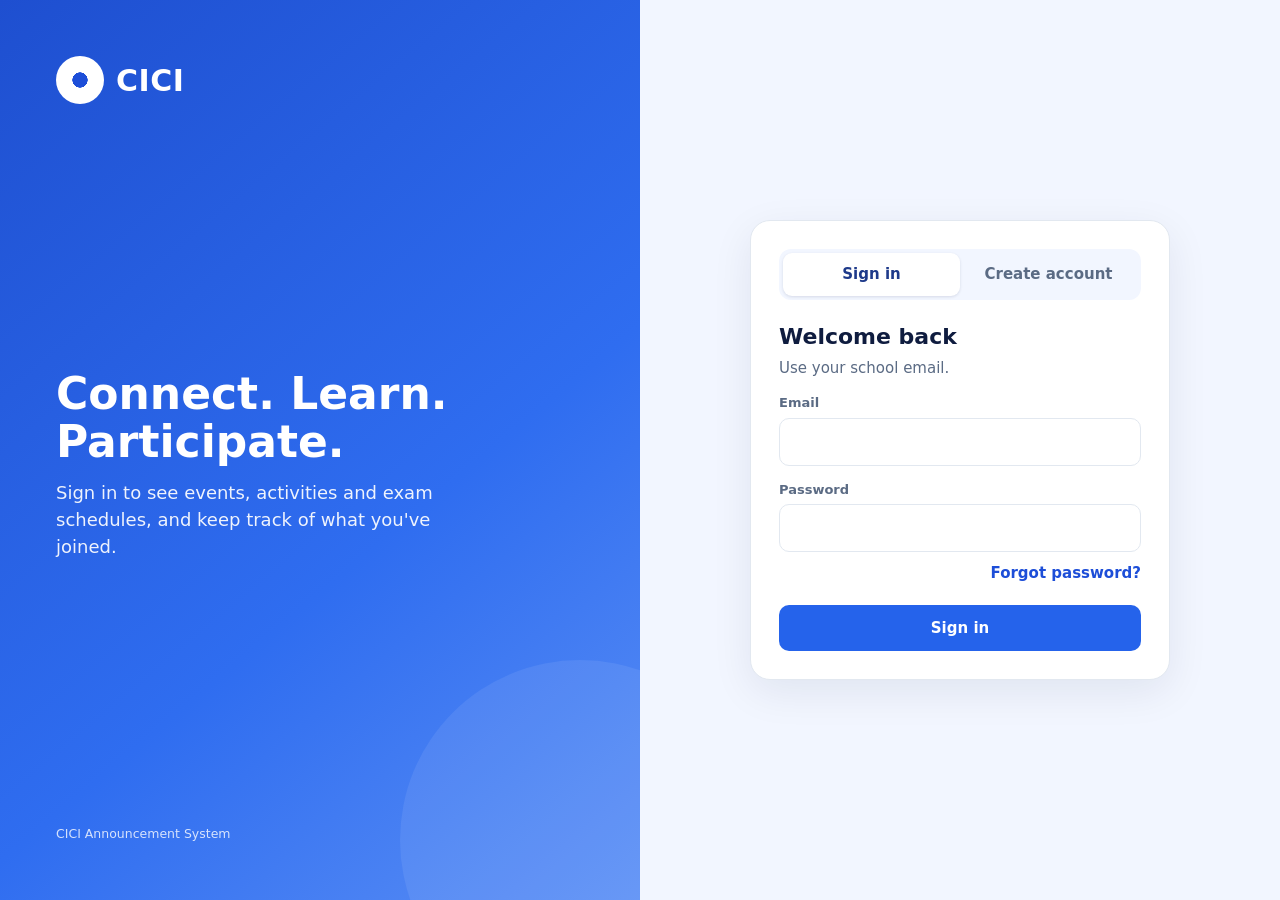
==== public/admin.html @ 8f65012a "Add year-level audiences, profiles and sign-up lists; remove prototypes - Students pick a year level" ====
<!doctype html>
<html lang="en">
<head>
<meta charset="utf-8">
<meta name="viewport" content="width=device-width, initial-scale=1">
<title>CICI Admin</title>
<style>
:root{--blue:#1d4ed8;--blue-d:#1e3a8a;--blue-600:#2563eb;--blue-100:#e0eaff;--blue-50:#f2f6ff;--white:#fff;--text:#0f1c3f;--muted:#5b6b84;--border:#e2e8f0;--red:#c81e1e;--green:#0f6b55;--green-bg:#d9f5ee;--amber:#8a5a00;--amber-bg:#fff1d6}
*{box-sizing:border-box}
[hidden]{display:none!important}
body{margin:0;font:14px/1.45 system-ui,-apple-system,Segoe UI,Roboto,sans-serif;background:var(--blue-50);color:var(--text)}
button{font:inherit;cursor:pointer;color:inherit}
a{color:var(--blue)}
.app{display:grid;grid-template-columns:240px minmax(0,1fr);min-height:100vh}
/* sidebar */
.side{background:linear-gradient(180deg,#f7f9ff,#eef3ff);border-right:1px solid var(--border);padding:24px 16px;display:flex;flex-direction:column;gap:6px;position:sticky;top:0;height:100vh;height:100dvh;overflow:hidden;align-self:start;min-width:0}
.logo{display:flex;align-items:center;gap:10px;padding:0 8px 20px}
.logo .mark{width:44px;height:44px;border-radius:50%;background:radial-gradient(circle,#fff 0 22%,var(--blue) 23% 100%);box-shadow:0 0 0 6px #dbe7ff inset;flex:none}
.logo b{display:block;font-size:26px;color:var(--blue);letter-spacing:.5px;line-height:1}
.logo small{font-size:12px;display:block;margin-top:4px}
.admintag{display:inline-block;background:var(--blue-d);color:#fff;font-size:11px;font-weight:700;padding:1px 7px;border-radius:6px;margin-left:4px;vertical-align:middle}
.nav{display:flex;flex-direction:column;gap:4px}
.nav button{display:flex;width:100%;align-items:center;gap:14px;padding:12px 16px;border:0;background:none;border-radius:12px;font-size:15px;text-align:left}
.nav button:hover{background:rgba(37,99,235,.07)}
.nav button.on{background:var(--blue-600);color:#fff;font-weight:600;box-shadow:0 6px 16px rgba(37,99,235,.25)}
.ic{width:22px;height:22px;flex:none}
.nav hr{border:0;border-top:1px solid var(--border);margin:10px 8px}
.count{margin-left:auto;background:var(--blue-100);color:var(--blue-d);border-radius:999px;font-size:12px;padding:1px 8px;font-weight:700}
.nav button.on .count{background:rgba(255,255,255,.25);color:#fff}
.who{margin-top:auto;display:flex;align-items:center;gap:10px;padding:14px 8px;border-top:1px solid var(--border)}
.avatar{width:40px;height:40px;border-radius:50%;background:var(--blue-d);color:#fff;display:grid;place-items:center;font-weight:700;flex:none}
.who b{display:block}.who small{color:var(--muted)}
/* main */
.main{padding:24px 28px 40px;min-width:0}
.top{display:flex;align-items:center;justify-content:space-between;gap:12px;flex-wrap:wrap;margin-bottom:20px}
.top h1{margin:0;font-size:24px}
.top p{margin:2px 0 0;color:var(--muted)}
.top .r{display:flex;gap:10px;flex-wrap:wrap}
.btn{border:1px solid var(--border);background:var(--white);padding:9px 16px;border-radius:10px;font-weight:600;white-space:nowrap}
.btn:hover{border-color:var(--blue-600)}
.btn.primary{background:var(--blue-600);border-color:var(--blue-600);color:#fff}
.btn.danger{color:var(--red);border-color:#f3c9c9}
.btn.sm{padding:6px 10px;font-size:13px}
.linkbtn{background:none;border:0;color:var(--blue);font-weight:600;padding:0}
section[hidden]{display:none}
.panel{background:var(--white);border:1px solid var(--border);border-radius:16px;padding:18px}
.panel h2{margin:0 0 12px;font-size:17px;display:flex;justify-content:space-between;align-items:center;gap:8px}
.stats{display:grid;grid-template-columns:repeat(auto-fit,minmax(180px,1fr));gap:14px;margin-bottom:18px}
.stat{background:var(--white);border:1px solid var(--border);border-radius:16px;padding:16px 18px;text-align:left}
.stat:hover{border-color:var(--blue-600)}
.stat span{color:var(--muted);font-size:13px}
.stat b{display:block;font-size:30px;color:var(--blue-d);line-height:1.2}
.stat small{color:var(--muted)}
.grid2{display:grid;grid-template-columns:minmax(0,1.4fr) minmax(0,1fr);gap:16px}
.list{display:flex;flex-direction:column}
.li{display:grid;grid-template-columns:auto 1fr auto;gap:12px;align-items:center;padding:10px 6px;border-bottom:1px solid var(--border);background:none;border-left:0;border-right:0;border-top:0;text-align:left;width:100%}
.li:last-child{border-bottom:0}
button.li:hover{background:var(--blue-50)}
.li b{display:block}.li small{color:var(--muted)}
.date{width:48px;text-align:center;border-radius:10px;background:var(--blue-50);padding:4px 0;line-height:1.1}
.date b{font-size:18px;color:var(--blue-d)}.date small{font-size:11px;text-transform:uppercase}
.log .li{grid-template-columns:1fr auto}
.empty{color:var(--muted);text-align:center;padding:24px}
.pill{font-size:12px;font-weight:600;padding:3px 10px;border-radius:999px;background:var(--blue-100);color:var(--blue-d);white-space:nowrap;display:inline-block}
.pill.activity{background:var(--green-bg);color:var(--green)}
.pill.exam{background:#e3ebff;color:#1e3a8a}
.st{font-size:12px;font-weight:700;padding:3px 10px;border-radius:999px;white-space:nowrap;display:inline-block}
.st.published{background:var(--green-bg);color:var(--green)}
.st.draft{background:#eef1f6;color:#475569}
.st.ended{background:var(--amber-bg);color:var(--amber)}
/* toolbar + table */
.toolbar{display:flex;gap:10px;flex-wrap:wrap;align-items:center;margin-bottom:12px}
.search{flex:1 1 240px;display:flex;align-items:center;gap:8px;background:var(--white);border:1px solid var(--border);border-radius:10px;padding:9px 12px;min-width:0}
.search input{border:0;outline:0;flex:1;min-width:0;font:inherit;background:transparent;color:var(--text)}
select,.fld input,.fld textarea{font:inherit;border:1px solid var(--border);border-radius:10px;padding:9px 11px;background:var(--white);color:var(--text)}
.bulk{display:flex;gap:8px;align-items:center;flex-wrap:wrap;background:var(--blue-d);color:#fff;border-radius:12px;padding:10px 14px;margin-bottom:12px}
.bulk[hidden]{display:none}
.bulk .btn{background:transparent;color:#fff;border-color:rgba(255,255,255,.4)}
.bulk .sp{flex:1}
.tablebox{background:var(--white);border:1px solid var(--border);border-radius:16px;overflow:hidden}
table{width:100%;border-collapse:collapse}
th,td{text-align:left;padding:12px 14px;border-bottom:1px solid var(--border);vertical-align:middle}
th{font-size:12px;text-transform:uppercase;letter-spacing:.04em;color:var(--muted);background:#f8faff}
tr:last-child td{border-bottom:0}
tbody tr:hover{background:#fafcff}
tr.sel{background:var(--blue-50)}
td .t{font-weight:700;background:none;border:0;padding:0;text-align:left}
td .t:hover{color:var(--blue)}
td .sub{display:block;color:var(--muted);font-size:12px}
.acts{display:flex;gap:6px;flex-wrap:wrap;justify-content:flex-end}
.iconbtn{width:34px;height:34px;border:1px solid var(--border);background:var(--white);border-radius:9px;display:inline-grid;place-items:center;padding:0}
.iconbtn:hover{border-color:var(--blue-600);color:var(--blue)}
.iconbtn.on{background:var(--blue-100);color:var(--blue-d);border-color:var(--blue-100)}
.iconbtn.del:hover{border-color:var(--red);color:var(--red)}
.iconbtn svg{width:17px;height:17px}
input[type=checkbox]{width:18px;height:18px;accent-color:var(--blue-600)}
.bar{display:block;height:6px;border-radius:3px;background:var(--blue-100);overflow:hidden;margin-top:4px;width:90px}
.bar i{display:block;height:100%;background:var(--blue-600)}
/* calendar */
.calhead{display:flex;align-items:center;gap:10px;margin-bottom:12px;flex-wrap:wrap}
.calhead h2{margin:0;font-size:18px;min-width:170px}
.mcal{display:grid;grid-template-columns:repeat(7,minmax(0,1fr));border:1px solid var(--border);border-radius:16px;overflow:hidden;background:var(--border);gap:1px}
.mcal .dow{background:#f8faff;padding:8px;font-size:12px;font-weight:700;color:var(--muted);text-align:center}
.cell{background:var(--white);min-height:104px;padding:6px;display:flex;flex-direction:column;gap:4px;min-width:0;position:relative}
.cell.out{background:#fafbfe}
.cell .n{font-size:13px;font-weight:600;border:0;background:none;padding:2px 6px;border-radius:999px;align-self:flex-start}
.cell .n:hover{background:var(--blue-100)}
.cell.today .n{background:var(--blue-600);color:#fff}
.chip{display:block;width:100%;text-align:left;border:0;border-radius:6px;padding:3px 6px;font-size:12px;font-weight:600;white-space:nowrap;overflow:hidden;text-overflow:ellipsis;background:var(--blue-100);color:var(--blue-d)}
.chip.activity{background:var(--green-bg);color:var(--green)}
.chip.exam{background:#dfe6fb;color:#1e3a8a}
.chip.draft{background:#eef1f6;color:#475569;font-style:italic}
.more{font-size:12px;color:var(--muted);padding-left:6px}
.legend{display:flex;gap:12px;flex-wrap:wrap;margin-top:10px;color:var(--muted);font-size:13px;align-items:center}
/* users */
.user{display:flex;align-items:center;gap:10px}
.ua{width:34px;height:34px;border-radius:50%;background:var(--blue-100);color:var(--blue-d);display:grid;place-items:center;font-weight:700;font-size:13px;flex:none}
/* dialogs */
dialog{border:0;border-radius:18px;padding:0;width:min(760px,calc(100% - 24px));color:var(--text);max-height:calc(100dvh - 24px)}
dialog.small{width:min(440px,calc(100% - 24px))}
dialog::backdrop{background:rgba(15,28,63,.45)}
.dbox{padding:22px}
.dbox h3{margin:0 0 4px;font-size:20px}
.editor{display:grid;grid-template-columns:minmax(0,1.2fr) minmax(0,1fr);gap:20px}
.fld{display:grid;gap:4px;font-size:13px;font-weight:600;color:var(--muted);margin-top:12px}
.fld input,.fld textarea,.fld select{font-size:15px;font-weight:400;width:100%}
.row2{display:grid;grid-template-columns:1fr 1fr;gap:12px}
.chk{display:flex;align-items:center;gap:8px;margin-top:14px;font-weight:600}
.err{color:var(--red);font-size:13px;min-height:18px;margin-top:8px}
.dacts{display:flex;justify-content:flex-end;gap:10px;margin-top:14px;flex-wrap:wrap}
.dacts .sp{flex:1}
.preview{background:var(--blue-50);border-radius:14px;padding:14px}
.preview .lbl{font-size:12px;font-weight:700;color:var(--muted);text-transform:uppercase;letter-spacing:.04em;margin-bottom:8px}
.pcard{background:var(--white);border:1px solid var(--border);border-radius:14px;overflow:hidden}
.pcard .img{height:90px;margin:10px 10px 0;border-radius:10px;background:linear-gradient(135deg,#d7e6ff,#9dbcf3)}
.pcard .img.activity{background:linear-gradient(135deg,#2f7d4f,#8cc48f)}
.pcard .img.exam{background:linear-gradient(135deg,#eef2fb,#c8d3ea)}
.pcard .b{padding:12px}
.pcard h4{margin:6px 0;font-size:16px;word-break:break-word}
.pcard p{margin:6px 0 0;color:#334155;word-break:break-word}
.pcard .meta{color:var(--muted);font-size:13px}
.setrow{display:flex;justify-content:space-between;align-items:center;gap:16px;padding:14px 0;border-bottom:1px solid var(--border);flex-wrap:wrap}
.setrow:last-child{border-bottom:0}
.setrow small{display:block;color:var(--muted)}
#toast{position:fixed;left:50%;bottom:24px;transform:translateX(-50%) translateY(20px);background:var(--blue-d);color:#fff;padding:12px 18px;border-radius:12px;opacity:0;pointer-events:none;transition:.25s;z-index:20;max-width:90vw}
#toast.show{opacity:1;transform:translateX(-50%) translateY(0)}
/* adaptive */
@media (max-width:1100px){
  .app{grid-template-columns:minmax(0,1fr)}
  .side{position:sticky;top:0;z-index:5;height:auto;flex-direction:row;flex-wrap:wrap;align-items:center;gap:8px 12px;padding:10px 16px;overflow:visible;border-right:0;border-bottom:1px solid var(--border)}
  .logo{padding:0 8px 0 0}.logo small{display:none}.logo b{font-size:20px}
  .nav{flex-direction:row;flex-wrap:wrap;flex:1;min-width:0}
  .nav button{width:auto;padding:8px 12px;font-size:14px}
  .nav hr,.who{display:none}
  .main{padding:20px}
  .grid2{grid-template-columns:minmax(0,1fr)}
}
@media (max-width:760px){
  .editor{grid-template-columns:minmax(0,1fr)}
  .cell{min-height:64px;padding:4px}
  .chip{font-size:0;padding:0;height:6px;border-radius:3px}
  .more{font-size:11px;padding:0}
  /* table becomes stacked cards, no sideways scrolling */
  .tablebox{background:none;border:0;overflow:visible}
  table,tbody,tr,td{display:block;width:100%}
  thead{display:none}
  tbody tr{background:var(--white);border:1px solid var(--border);border-radius:14px;margin-bottom:10px;padding:8px 6px;display:grid;grid-template-columns:auto minmax(0,1fr);column-gap:4px}
  td{border:0;padding:6px 8px}
  td.cb{grid-row:span 5;padding-right:4px}
  tbody tr td:last-child{grid-column:1/-1}
  td[data-l]::before{content:attr(data-l);display:block;font-size:11px;font-weight:700;text-transform:uppercase;color:var(--muted);letter-spacing:.04em}
  .acts{justify-content:flex-start}
}
@media (max-width:560px){
  .side{padding:8px 12px}.logo{display:none}
  .main{padding:14px}
  .row2{grid-template-columns:1fr}
  .top .r{width:100%}.top .r .btn{flex:1}
}
</style>
<script src="config.js"></script>
</head>
<body>
<div class="app">
  <aside class="side">
    <div class="logo"><div class="mark"></div><div><b>CICI</b><small>Announcement System <span class="admintag">ADMIN</span></small></div></div>
    <nav class="nav" id="nav">
      <button data-go="dash"><svg class="ic" viewBox="0 0 24 24" fill="none" stroke="currentColor" stroke-width="2" stroke-linecap="round" stroke-linejoin="round" aria-hidden="true"><rect x="3" y="3" width="7" height="9" rx="1.5"/><rect x="14" y="3" width="7" height="5" rx="1.5"/><rect x="14" y="12" width="7" height="9" rx="1.5"/><rect x="3" y="16" width="7" height="5" rx="1.5"/></svg>Dashboard</button>
      <button data-go="ann"><svg class="ic" viewBox="0 0 24 24" fill="none" stroke="currentColor" stroke-width="2" stroke-linecap="round" stroke-linejoin="round" aria-hidden="true"><path d="M3 11v2a1 1 0 0 0 1 1h3l5 4V6L7 10H4a1 1 0 0 0-1 1z"/><path d="M16 9a4 4 0 0 1 0 6M19 6a8 8 0 0 1 0 12"/></svg>Announcements <span class="count" id="cAnn"></span></button>
      <button data-go="cal"><svg class="ic" viewBox="0 0 24 24" fill="none" stroke="currentColor" stroke-width="2" stroke-linecap="round" stroke-linejoin="round" aria-hidden="true"><rect x="3" y="5" width="18" height="16" rx="2"/><path d="M16 3v4M8 3v4M3 10h18"/></svg>Calendar</button>
      <button data-go="users" id="navUsers"><svg class="ic" viewBox="0 0 24 24" fill="none" stroke="currentColor" stroke-width="2" stroke-linecap="round" stroke-linejoin="round" aria-hidden="true"><circle cx="9" cy="8" r="4"/><path d="M2 21a7 7 0 0 1 14 0"/><path d="M16 4a4 4 0 0 1 0 8M22 21a7 7 0 0 0-4-6.3"/></svg>Users <span class="count" id="cUsers"></span></button>
      <hr>
      <button data-go="settings"><svg class="ic" viewBox="0 0 24 24" fill="none" stroke="currentColor" stroke-width="2" stroke-linecap="round" stroke-linejoin="round" aria-hidden="true"><circle cx="12" cy="12" r="3"/><path d="M12 2v3M12 19v3M4.9 4.9l2.1 2.1M17 17l2.1 2.1M2 12h3M19 12h3M4.9 19.1 7 17M17 7l2.1-2.1"/></svg>Settings</button>
      <button data-act="student"><svg class="ic" viewBox="0 0 24 24" fill="none" stroke="currentColor" stroke-width="2" stroke-linecap="round" stroke-linejoin="round" aria-hidden="true"><path d="M14 4h6v6M20 4l-9 9"/><path d="M18 14v5a1 1 0 0 1-1 1H5a1 1 0 0 1-1-1V7a1 1 0 0 1 1-1h5"/></svg>Student view</button>
      <button data-act="signout"><svg class="ic" viewBox="0 0 24 24" fill="none" stroke="currentColor" stroke-width="2" stroke-linecap="round" stroke-linejoin="round" aria-hidden="true"><path d="M9 21H5a2 2 0 0 1-2-2V5a2 2 0 0 1 2-2h4M16 17l5-5-5-5M21 12H9"/></svg>Sign out</button>
    </nav>
    <div class="who"><div class="avatar" id="meInit"></div><div><b id="meName"></b><small><span id="meRole"></span> · <span id="orgName">CICI</span></small></div></div>
  </aside>

  <main class="main">
    <!-- DASHBOARD -->
    <section id="v-dash">
      <div class="top">
        <div><h1>Dashboard</h1><p id="greet">Overview of announcements and sign-ups</p></div>
        <div class="r"><button class="btn primary" data-act="new">+ New announcement</button></div>
      </div>
      <div class="stats" id="stats"></div>
      <div class="grid2">
        <div class="panel"><h2>Coming up next 14 days <button class="linkbtn" data-go="cal">Calendar →</button></h2><div class="list" id="soon"></div></div>
        <div class="panel"><h2>Recent activity <button class="linkbtn" data-act="clearLog">Clear</button></h2><div class="list log" id="log"></div></div>
      </div>
      <div class="panel" style="margin-top:16px"><h2>Most sign-ups <span class="sub" style="font-weight:400;font-size:13px">tap one to see who</span></h2><div class="list" id="popular"></div></div>
    </section>

    <!-- ANNOUNCEMENTS -->
    <section id="v-ann" hidden>
      <div class="top">
        <div><h1>Announcements</h1><p>Create, publish and manage what students see</p></div>
        <div class="r"><button class="btn" data-act="export">Export CSV</button><button class="btn primary" data-act="new">+ New announcement</button></div>
      </div>
      <div class="toolbar">
        <label class="search"><span aria-hidden="true">🔍</span><input id="q" type="search" placeholder="Search title, location, details…" aria-label="Search announcements"></label>
        <select id="fType" aria-label="Type"><option value="">All types</option><option value="event">Events</option><option value="activity">Activities</option><option value="exam">Exams</option></select>
        <select id="fStatus" aria-label="Status"><option value="">All statuses</option><option value="published">Published</option><option value="draft">Draft</option><option value="ended">Ended</option></select>
        <select id="fSort" aria-label="Sort"><option value="date">Date (soonest)</option><option value="new">Newest created</option><option value="signups">Most sign-ups</option><option value="az">Title A–Z</option></select>
      </div>
      <div class="bulk" id="bulk" hidden>
        <b id="bulkN"></b><span class="sp"></span>
        <button class="btn sm" data-act="bulkPublish">Publish</button>
        <button class="btn sm" data-act="bulkDraft">Move to draft</button>
        <button class="btn sm" data-act="bulkDelete">Delete</button>
        <button class="btn sm" data-act="bulkClear">Cancel</button>
      </div>
      <div class="tablebox">
        <table>
          <thead><tr><th style="width:36px"><input type="checkbox" id="selAll" aria-label="Select all"></th><th>Title</th><th>Type</th><th>Date</th><th>Status</th><th>Sign-ups</th><th style="text-align:right">Actions</th></tr></thead>
          <tbody id="rows"></tbody>
        </table>
      </div>
    </section>

    <!-- CALENDAR -->
    <section id="v-cal" hidden>
      <div class="top">
        <div><h1>Calendar</h1><p>Click a date number to add an announcement on that day</p></div>
        <div class="r"><button class="btn primary" data-act="new">+ New announcement</button></div>
      </div>
      <div class="panel">
        <div class="calhead">
          <button class="iconbtn" data-act="prev" aria-label="Previous month">‹</button>
          <button class="iconbtn" data-act="next" aria-label="Next month">›</button>
          <h2 id="calLabel"></h2>
          <button class="btn sm" data-act="thisMonth">Today</button>
        </div>
        <div class="mcal" id="mcal"></div>
        <div class="legend"><span class="pill">Event</span><span class="pill activity">Activity</span><span class="pill exam">Exam</span><span class="st draft">Draft (italic)</span></div>
      </div>
    </section>

    <!-- USERS -->
    <section id="v-users" hidden>
      <div class="top">
        <div><h1>Users</h1><p>People join by creating an account on the sign-in page. Change roles or suspend access here.</p></div>
      </div>
      <div class="toolbar">
        <label class="search"><span aria-hidden="true">🔍</span><input id="uq" type="search" placeholder="Search name or email…" aria-label="Search users"></label>
        <select id="uRole" aria-label="Role"><option value="">All roles</option><option>Student</option><option>Faculty</option><option>Admin</option></select>
        <select id="uYear" aria-label="Year level"><option value="">All years</option><option>1st year</option><option>2nd year</option><option>3rd year</option><option>4th year</option><option value="none">Year not set</option></select>
      </div>
      <div class="tablebox">
        <table>
          <thead><tr><th>Name</th><th>Email</th><th>Year</th><th>Role</th><th>Status</th><th style="text-align:right">Actions</th></tr></thead>
          <tbody id="urows"></tbody>
        </table>
      </div>
    </section>

    <!-- SETTINGS -->
    <section id="v-settings" hidden>
      <div class="top"><div><h1>Settings</h1><p>System preferences</p></div></div>
      <div class="panel">
        <div class="setrow"><span>Organization name<small>Shown in the admin sidebar (this device)</small></span><input id="sOrg" maxlength="40" style="font:inherit;border:1px solid var(--border);border-radius:10px;padding:9px 11px"></div>
        <div class="setrow"><span>Default audience<small>Pre-selected when creating announcements (this device)</small></span>
          <select id="sAud"><option>All students</option><option>1st year</option><option>2nd year</option><option>3rd year</option><option>4th year</option><option>Faculty</option></select></div>
        <div class="setrow"><span>New posts start as draft<small>Otherwise they publish immediately</small></span><input type="checkbox" id="sDraft"></div>
        <div class="setrow"><span>Student site<small>See what students see</small></span><a class="btn" href="index.html" target="_blank" rel="noopener">Open student view ↗</a></div>
        <div class="setrow" id="resetRow"><span>Reset demo data<small>Restores sample announcements and users, clears activity log</small></span><button class="btn danger" data-act="reset">Reset</button></div>
      </div>
      <p style="color:var(--muted);margin-top:14px" id="modeNote"></p>
    </section>
  </main>
</div>

<!-- sign-up list -->
<dialog id="suDlg">
  <div class="dbox">
    <h3 id="suTitle">Sign-ups</h3>
    <p class="sub" id="suSub" style="margin:0 0 10px"></p>
    <div class="toolbar"><label class="search"><span aria-hidden="true">🔍</span><input id="suQ" type="search" placeholder="Search name or email…" aria-label="Search sign-ups"></label>
      <select id="suYear" aria-label="Year level"><option value="">All years</option><option>1st year</option><option>2nd year</option><option>3rd year</option><option>4th year</option></select></div>
    <div class="list" id="suList" style="max-height:50vh;overflow:auto"></div>
    <div class="dacts"><button class="btn" data-act="suCsv">Download CSV</button><span class="sp"></span><button class="btn primary" data-close>Close</button></div>
  </div>
</dialog>

<!-- editor -->
<dialog id="editDlg">
  <form class="dbox" id="form" novalidate>
    <h3 id="formTitle">New announcement</h3>
    <div class="editor">
      <div>
        <label class="fld">Title<input name="title" maxlength="80" required></label>
        <div class="row2">
          <label class="fld">Type<select name="type"><option value="event">Event</option><option value="activity">Activity</option><option value="exam">Exam</option></select></label>
          <label class="fld">Status<select name="status"><option value="published">Published</option><option value="draft">Draft</option></select></label>
        </div>
        <div class="row2">
          <label class="fld">Start date<input name="date" type="date" required></label>
          <label class="fld">End date (optional)<input name="end" type="date"></label>
        </div>
        <div class="row2">
          <label class="fld">Location<input name="where" maxlength="60" placeholder="Room 105, Online…"></label>
          <label class="fld">Audience<select name="audience"><option>All students</option><option>1st year</option><option>2nd year</option><option>3rd year</option><option>4th year</option><option>Faculty</option></select></label>
        </div>
        <label class="fld">Details<textarea name="body" rows="4" maxlength="400"></textarea></label>
        <label class="chk"><input type="checkbox" name="pinned"> Pin to top of student feed</label>
      </div>
      <div class="preview">
        <div class="lbl">Student preview</div>
        <div class="pcard"><div class="img" id="pImg"></div><div class="b">
          <span class="pill" id="pType"></span> <span class="st" id="pStatus"></span>
          <h4 id="pTitle"></h4><div class="meta" id="pMeta"></div><p id="pBody"></p>
          <small id="pAud" style="color:var(--muted)"></small>
        </div></div>
      </div>
    </div>
    <div class="err" id="formErr" role="alert"></div>
    <div class="dacts">
      <button type="button" class="btn danger" id="formDelete" data-act="delCurrent">Delete</button>
      <span class="sp"></span>
      <button type="button" class="btn" data-close>Cancel</button>
      <button type="submit" class="btn primary" id="formSubmit">Save</button>
    </div>
  </form>
</dialog>


<div id="toast" role="status" aria-live="polite"></div>

<script type="module">
import { api, isAdmin, roleLabel, initials } from './js/data.js';

/* ---------- sign-in gate: admins and faculty only ---------- */
const me = await api.requireUser({ staff: true });

/* ---------- helpers ---------- */
function $(s) { return document.querySelector(s); }
function esc(s) { return String(s ?? '').replace(/[&<>"']/g, (c) => ({ '&': '&amp;', '<': '&lt;', '>': '&gt;', '"': '&quot;', "'": '&#39;' }[c])); }
const iso = (y, m, d) => `${y}-${String(m + 1).padStart(2, '0')}-${String(d).padStart(2, '0')}`;
const now = new Date(); const TODAY = iso(now.getFullYear(), now.getMonth(), now.getDate());
const D = (s) => new Date(s + 'T00:00:00');
const fmt = (s, o = { month: 'short', day: 'numeric', year: 'numeric' }) => D(s).toLocaleDateString(undefined, o);
const endOf = (a) => a.end || a.date;
const range = (a) => a.end && a.end !== a.date ? `${fmt(a.date, { month: 'short', day: 'numeric' })} – ${fmt(a.end)}` : fmt(a.date);
const daysUntil = (s) => Math.round((D(s) - D(TODAY)) / 86400000);
const statusOf = (a) => a.status === 'draft' ? 'draft' : endOf(a) < TODAY ? 'ended' : 'published';
const STATUS = { published: 'Published', draft: 'Draft', ended: 'Ended' };
const TYPE = { event: 'Event', activity: 'Activity', exam: 'Exam' };
const I = {
  edit: '<path d="M12 20h9"/><path d="M16.5 3.5a2.1 2.1 0 0 1 3 3L7 19l-4 1 1-4z"/>',
  pin: '<path d="M12 17v5M9 3h6l-1 6 3 3v2H7v-2l3-3z"/>',
  eye: '<path d="M2 12s3.5-7 10-7 10 7 10 7-3.5 7-10 7S2 12 2 12z"/><circle cx="12" cy="12" r="3"/>',
  eyeoff: '<path d="M3 3l18 18"/><path d="M10.6 5.1A10 10 0 0 1 12 5c6.5 0 10 7 10 7a17 17 0 0 1-3.2 4M6.6 6.6A17 17 0 0 0 2 12s3.5 7 10 7a9.7 9.7 0 0 0 5.4-1.6"/>',
  copy: '<rect x="8" y="8" width="13" height="13" rx="2"/><path d="M16 8V5a2 2 0 0 0-2-2H5a2 2 0 0 0-2 2v9a2 2 0 0 0 2 2h3"/>',
  trash: '<path d="M3 6h18M8 6V4h8v2M6 6l1 14h10l1-14"/>',
  power: '<path d="M12 2v10"/><path d="M5.6 6.6a9 9 0 1 0 12.8 0"/>',
};
const icon = (n) => `<svg viewBox="0 0 24 24" fill="none" stroke="currentColor" stroke-width="2" stroke-linecap="round" stroke-linejoin="round" aria-hidden="true">${I[n]}</svg>`;
let toastT;
function toast(m) { const t = $('#toast'); t.textContent = m; t.classList.add('show'); clearTimeout(toastT); toastT = setTimeout(() => t.classList.remove('show'), 2600); }
const ago = (t) => { const s = (Date.now() - t) / 1000; return s < 60 ? 'just now' : s < 3600 ? `${Math.floor(s / 60)} min ago` : s < 86400 ? `${Math.floor(s / 3600)} h ago` : new Date(t).toLocaleDateString(); };
async function run(fn, okMsg) {
  try { await fn(); if (okMsg) toast(okMsg); }
  catch (e) { toast('Error: ' + e.message); }
  await refresh();
}

/* ---------- device settings ---------- */
const pref = {
  get(k, d) { try { const v = localStorage.getItem('cici.' + k); return v ? JSON.parse(v) : d; } catch { return d; } },
  set(k, v) { try { localStorage.setItem('cici.' + k, JSON.stringify(v)); } catch {} },
};
let cfg = Object.assign({ org: 'CICI', audience: 'All students', draftFirst: false }, pref.get('adminCfg', {}));
const saveCfg = () => pref.set('adminCfg', cfg);

/* ---------- server data ---------- */
let items = [], users = [], log = [], counts = new Map();
const signups = (a) => counts.get(a.id) || 0;
const byId = (id) => items.find((a) => a.id == id);
async function refresh() {
  try {
    [items, counts, log, users] = await Promise.all([
      api.listAnnouncements(), api.signupCounts(), api.listLog(), isAdmin(me) ? api.listProfiles() : Promise.resolve([]),
    ]);
  } catch (e) { toast('Couldn’t load data: ' + e.message); }
  render();
}

/* ---------- state ---------- */
const VIEWS = ['dash', 'ann', 'cal', 'users', 'settings'];
let view = 'dash', selected = new Set(), editingId = null;
let calY = now.getFullYear(), calM = now.getMonth();

/* ---------- who's signed in ---------- */
$('#meName').textContent = me.name;
$('#meRole').textContent = roleLabel(me.role);
$('#meInit').textContent = initials(me.name);
$('#navUsers').hidden = !isAdmin(me);
$('#resetRow').hidden = api.live;
$('#modeNote').textContent = api.live
  ? 'Connected to Supabase. Announcements, sign-ups and users are shared by everyone; organization name and defaults are saved on this device.'
  : 'Demo mode: Supabase isn’t connected yet (see supabase/README.md), so data is saved in this browser only.';

/* ---------- views ---------- */
function go(v) {
  view = VIEWS.includes(v) ? v : 'dash';
  if (view === 'users' && !isAdmin(me)) view = 'dash';
  VIEWS.forEach((x) => ($('#v-' + x).hidden = x !== view));
  document.querySelectorAll('#nav [data-go]').forEach((b) => b.classList.toggle('on', b.dataset.go === view));
  history.replaceState(null, '', '#' + view);
  render(); window.scrollTo({ top: 0 });
}
function render() {
  $('#cAnn').textContent = items.length;
  $('#cUsers').textContent = users.length;
  $('#orgName').textContent = cfg.org;
  ({ dash: renderDash, ann: renderTable, cal: renderCal, users: renderUsers, settings: renderSettings })[view]();
}

function renderDash() {
  const pub = items.filter((a) => statusOf(a) === 'published');
  const drafts = items.filter((a) => a.status === 'draft');
  const soon = items.filter((a) => a.status !== 'draft' && ((daysUntil(a.date) >= 0 && daysUntil(a.date) <= 14) || (a.date <= TODAY && endOf(a) >= TODAY)))
    .sort((a, b) => a.date.localeCompare(b.date));
  const total = items.reduce((n, a) => n + signups(a), 0);
  $('#greet').textContent = `Hi ${me.name.split(' ')[0]} — here’s what’s happening`;
  $('#stats').innerHTML = [
    ['Published', pub.length, 'live for students', 'published'],
    ['Drafts', drafts.length, 'not visible yet', 'draft'],
    ['Next 14 days', soon.length, 'events, activities, exams', 'cal'],
    ['Total sign-ups', total, 'registrations & joins', 'signups'],
  ].map(([l, n, s, k]) => `<button class="stat" data-stat="${k}"><span>${l}</span><b>${n}</b><small>${s}</small></button>`).join('');
  $('#soon').innerHTML = soon.length ? soon.slice(0, 6).map((a) => `
    <button class="li" data-edit="${a.id}"><span class="date"><small>${fmt(a.date, { month: 'short' })}</small><br><b>${D(a.date).getDate()}</b></span>
      <span><b>${esc(a.title)}</b><small>${range(a)} · ${esc(a.where || '—')}</small></span><span class="pill ${a.type}">${TYPE[a.type]}</span></button>`).join('')
    : '<p class="empty">Nothing in the next two weeks.</p>';
  $('#log').innerHTML = log.length ? log.slice(0, 8).map((l) => `<div class="li"><span>${esc(l.msg)}</span><small>${ago(l.t)}</small></div>`).join('')
    : '<p class="empty">No admin activity yet.</p>';
  const top = items.filter((a) => a.type !== 'exam').sort((a, b) => signups(b) - signups(a)).slice(0, 5);
  const max = Math.max(1, ...top.map(signups));
  $('#popular').innerHTML = top.length ? top.map((a) => `
    <button class="li" data-signups="${a.id}"><span class="pill ${a.type}">${TYPE[a.type]}</span>
      <span><b>${esc(a.title)}</b><span class="bar" style="width:min(260px,100%)"><i style="width:${(signups(a) / max) * 100}%"></i></span></span><b>${signups(a)}</b></button>`).join('')
    : '<p class="empty">No events or activities yet.</p>';
}

function tableItems() {
  const q = $('#q').value.trim().toLowerCase(), t = $('#fType').value, st = $('#fStatus').value, so = $('#fSort').value;
  return items.filter((a) => (!t || a.type === t) && (!st || statusOf(a) === st)
      && (!q || [a.title, a.where, a.body, a.audience].join(' ').toLowerCase().includes(q)))
    .sort({ date: (a, b) => a.date.localeCompare(b.date), new: (a, b) => (b.created || b.id) - (a.created || a.id), signups: (a, b) => signups(b) - signups(a), az: (a, b) => a.title.localeCompare(b.title) }[so]);
}

function renderTable() {
  const list = tableItems();
  selected = new Set([...selected].filter((id) => byId(id)));
  $('#rows').innerHTML = list.length ? list.map((a) => {
    const s = statusOf(a);
    return `<tr class="${selected.has(a.id) ? 'sel' : ''}">
      <td class="cb"><input type="checkbox" data-sel="${a.id}" ${selected.has(a.id) ? 'checked' : ''} aria-label="Select ${esc(a.title)}"></td>
      <td data-l="Title"><button class="t" data-edit="${a.id}">${a.pinned ? '📌 ' : ''}${esc(a.title)}</button><span class="sub">${esc(a.where || '—')} · ${esc(a.audience || 'All students')}</span></td>
      <td data-l="Type"><span class="pill ${a.type}">${TYPE[a.type]}</span></td>
      <td data-l="Date">${range(a)}</td>
      <td data-l="Status"><span class="st ${s}">${STATUS[s]}</span></td>
      <td data-l="Sign-ups"><button class="linkbtn" data-signups="${a.id}" title="See who signed up">${signups(a)}${a.type === 'exam' ? ' reminders' : ''} →</button></td>
      <td><div class="acts">
        <button class="iconbtn" data-act="edit" data-id="${a.id}" title="Edit" aria-label="Edit">${icon('edit')}</button>
        <button class="iconbtn ${a.pinned ? 'on' : ''}" data-act="pin" data-id="${a.id}" title="${a.pinned ? 'Unpin' : 'Pin'}" aria-label="${a.pinned ? 'Unpin' : 'Pin'}" aria-pressed="${!!a.pinned}">${icon('pin')}</button>
        <button class="iconbtn" data-act="toggle" data-id="${a.id}" title="${a.status === 'draft' ? 'Publish' : 'Unpublish'}" aria-label="${a.status === 'draft' ? 'Publish' : 'Unpublish'}">${icon(a.status === 'draft' ? 'eye' : 'eyeoff')}</button>
        <button class="iconbtn" data-act="dup" data-id="${a.id}" title="Duplicate" aria-label="Duplicate">${icon('copy')}</button>
        <button class="iconbtn del" data-act="del" data-id="${a.id}" title="Delete" aria-label="Delete">${icon('trash')}</button>
      </div></td></tr>`;
  }).join('') : '<tr><td colspan="7"><p class="empty">No announcements match these filters.</p></td></tr>';
  $('#selAll').checked = list.length > 0 && list.every((a) => selected.has(a.id));
  $('#bulk').hidden = !selected.size;
  $('#bulkN').textContent = `${selected.size} selected`;
}

function renderCal() {
  $('#calLabel').textContent = new Date(calY, calM, 1).toLocaleDateString(undefined, { month: 'long', year: 'numeric' });
  const first = new Date(calY, calM, 1).getDay(), days = new Date(calY, calM + 1, 0).getDate();
  let h = ['Sun', 'Mon', 'Tue', 'Wed', 'Thu', 'Fri', 'Sat'].map((d) => `<div class="dow">${d}</div>`).join('');
  for (let i = 0; i < first; i++) h += '<div class="cell out"></div>';
  for (let d = 1; d <= days; d++) {
    const k = iso(calY, calM, d);
    const on = items.filter((a) => a.date <= k && endOf(a) >= k).sort((a, b) => a.date.localeCompare(b.date));
    h += `<div class="cell ${k === TODAY ? 'today' : ''}"><button class="n" data-newon="${k}" aria-label="Add announcement on ${fmt(k)}" title="Add on this day">${d}</button>
      ${on.slice(0, 3).map((a) => `<button class="chip ${a.type} ${a.status === 'draft' ? 'draft' : ''}" data-edit="${a.id}" title="${esc(a.title)}">${esc(a.title)}</button>`).join('')}
      ${on.length > 3 ? `<span class="more">+${on.length - 3} more</span>` : ''}</div>`;
  }
  const tail = (7 - ((first + days) % 7)) % 7;
  for (let i = 0; i < tail; i++) h += '<div class="cell out"></div>';
  $('#mcal').innerHTML = h;
}

function renderUsers() {
  const q = $('#uq').value.trim().toLowerCase(), r = $('#uRole').value, y = $('#uYear').value;
  const list = users.filter((u) => (!r || roleLabel(u.role) === r) && (!y || (y === 'none' ? u.role === 'student' && !u.year : u.year === y)) && (!q || (u.name + ' ' + u.email).toLowerCase().includes(q)));
  $('#urows').innerHTML = list.length ? list.map((u) => {
    const self = u.id === me.id;
    return `<tr>
    <td data-l="Name"><span class="user"><span class="ua">${esc(initials(u.name))}</span><b>${esc(u.name)}${self ? ' (you)' : ''}</b></span></td>
    <td data-l="Email">${esc(u.email)}</td>
    <td data-l="Year">${u.role === 'student' ? esc(u.year || 'Not set') : '<span class="sub">—</span>'}</td>
    <td data-l="Role"><select data-role="${esc(u.id)}" aria-label="Role for ${esc(u.name)}" ${self ? 'disabled title="You can’t change your own role"' : ''}>${['student', 'faculty', 'admin'].map((x) => `<option value="${x}" ${x === u.role ? 'selected' : ''}>${roleLabel(x)}</option>`).join('')}</select></td>
    <td data-l="Status"><span class="st ${u.active ? 'published' : 'draft'}">${u.active ? 'Active' : 'Suspended'}</span></td>
    <td><div class="acts">
      ${self ? '' : `<button class="iconbtn" data-act="uactive" data-id="${esc(u.id)}" title="${u.active ? 'Suspend' : 'Reactivate'}" aria-label="${u.active ? 'Suspend' : 'Reactivate'} ${esc(u.name)}">${icon('power')}</button>`}
    </div></td></tr>`;
  }).join('') : '<tr><td colspan="6"><p class="empty">No users match.</p></td></tr>';
}

function renderSettings() { $('#sOrg').value = cfg.org; $('#sAud').value = cfg.audience; $('#sDraft').checked = cfg.draftFirst; }

/* ---------- editor ---------- */
function openEditor(a, preset = {}) {
  editingId = a ? a.id : null;
  const f = $('#form'); f.reset(); $('#formErr').textContent = '';
  $('#formTitle').textContent = a ? 'Edit announcement' : 'New announcement';
  $('#formSubmit').textContent = a ? 'Save changes' : 'Create';
  $('#formDelete').hidden = !a;
  const src = a || { type: 'event', status: cfg.draftFirst ? 'draft' : 'published', date: TODAY, audience: cfg.audience, ...preset };
  for (const k of ['title', 'type', 'status', 'date', 'end', 'where', 'audience', 'body']) f.elements[k].value = src[k] || '';
  f.elements.pinned.checked = !!src.pinned;
  preview(); $('#editDlg').showModal(); f.elements.title.focus();
}
function formData() {
  const f = $('#form').elements;
  return { title: f.title.value.trim(), type: f.type.value, status: f.status.value, date: f.date.value, end: f.end.value,
    where: f.where.value.trim(), audience: f.audience.value, body: f.body.value.trim(), pinned: f.pinned.checked };
}
function preview() {
  const d = formData();
  $('#pImg').className = 'img ' + d.type;
  $('#pType').className = 'pill ' + d.type; $('#pType').textContent = TYPE[d.type];
  $('#pStatus').className = 'st ' + d.status; $('#pStatus').textContent = STATUS[d.status];
  $('#pTitle').textContent = d.title || 'Untitled announcement';
  $('#pMeta').textContent = (d.date ? '📅 ' + range(d) : '📅 No date') + (d.where ? '  ·  📍 ' + d.where : '');
  $('#pBody').textContent = d.body || 'Details will appear here.';
  $('#pAud').textContent = 'Audience: ' + d.audience + (d.pinned ? ' · 📌 Pinned' : '');
}
$('#form').addEventListener('input', preview);
$('#form').addEventListener('submit', async (e) => {
  e.preventDefault();
  const d = formData();
  if (!d.title) return ($('#formErr').textContent = 'Please add a title.');
  if (!d.date) return ($('#formErr').textContent = 'Please choose a start date.');
  if (d.end && d.end < d.date) return ($('#formErr').textContent = 'End date can’t be before the start date.');
  if (d.end === d.date) d.end = '';
  const btn = $('#formSubmit'); btn.disabled = true;
  try {
    await api.saveAnnouncement(editingId ? { id: editingId, ...d } : d);
    api.log(editingId ? `Edited “${d.title}”` : `${d.status === 'draft' ? 'Drafted' : 'Published'} “${d.title}”`);
    $('#editDlg').close();
    toast(editingId ? 'Changes saved' : d.status === 'draft' ? 'Saved as draft' : 'Published to students');
    await refresh();
  } catch (err) { $('#formErr').textContent = 'Couldn’t save: ' + err.message; }
  finally { btn.disabled = false; }
});

/* ---------- sign-up list ---------- */
let suItem = null, suPeople = [], suSample = 0;
const VERB = { event: 'registered', activity: 'joined', exam: 'set a reminder' };
async function openSignups(id) {
  suItem = byId(id); if (!suItem) return;
  $('#suTitle').textContent = suItem.title;
  $('#suSub').textContent = 'Loading…'; $('#suList').innerHTML = ''; $('#suQ').value = ''; $('#suYear').value = '';
  $('#suDlg').showModal();
  try { ({ people: suPeople, sample: suSample } = await api.listSignups(suItem.id)); }
  catch (e) { suPeople = []; suSample = 0; $('#suSub').textContent = 'Couldn’t load: ' + e.message; return; }
  renderSignups();
}
function suFiltered() {
  const q = $('#suQ').value.trim().toLowerCase(), y = $('#suYear').value;
  return suPeople.filter((p) => (!y || p.year === y) && (!q || (p.name + ' ' + p.email).toLowerCase().includes(q)));
}
function renderSignups() {
  const list = suFiltered();
  const byYear = {}; suPeople.forEach((p) => { const k = p.year || 'No year'; byYear[k] = (byYear[k] || 0) + 1; });
  $('#suSub').textContent = `${suPeople.length} ${suPeople.length === 1 ? 'person has' : 'people have'} ${VERB[suItem.type]} · ${range(suItem)}`
    + (Object.keys(byYear).length ? ' · ' + Object.entries(byYear).map(([k, n]) => `${k}: ${n}`).join(', ') : '')
    + (suSample ? ` · plus ${suSample} sample sign-ups (demo data, no names)` : '');
  $('#suList').innerHTML = list.length ? list.map((p, i) => `
    <div class="li"><span class="ua">${esc(initials(p.name))}</span>
      <span><b>${esc(p.name || '(no name)')}</b><small>${esc(p.email)}${p.year ? ' · ' + esc(p.year) : ''}</small></span>
      <small>${p.at ? new Date(p.at).toLocaleString(undefined, { dateStyle: 'medium', timeStyle: 'short' }) : ''}</small></div>`).join('')
    : `<p class="empty">${suPeople.length ? 'No one matches.' : 'No one has signed up yet.'}</p>`;
}
function signupsCsv() {
  const cell = (v) => `"${String(v ?? '').replace(/"/g, '""')}"`;
  const rows = [['Name', 'Email', 'Year level', 'Signed up']].concat(suFiltered().map((p) => [p.name, p.email, p.year, p.at ? new Date(p.at).toISOString() : '']));
  const url = URL.createObjectURL(new Blob([rows.map((r) => r.map(cell).join(',')).join('\r\n')], { type: 'text/csv' }));
  const link = Object.assign(document.createElement('a'), { href: url, download: suItem.title.replace(/[^\w]+/g, '-') + '-signups.csv' });
  document.body.append(link); link.click(); link.remove(); setTimeout(() => URL.revokeObjectURL(url), 1000);
  toast('CSV downloaded');
}
$('#suQ').addEventListener('input', renderSignups);
$('#suYear').addEventListener('change', (e) => { e.stopPropagation(); renderSignups(); });

/* ---------- CSV export ---------- */
function exportCsv() {
  const cell = (v) => `"${String(v ?? '').replace(/"/g, '""')}"`;
  const rows = [['Title', 'Type', 'Status', 'Start', 'End', 'Location', 'Audience', 'Pinned', 'Sign-ups', 'Details']]
    .concat(tableItems().map((a) => [a.title, TYPE[a.type], STATUS[statusOf(a)], a.date, a.end || '', a.where, a.audience, a.pinned ? 'Yes' : 'No', signups(a), a.body]));
  const url = URL.createObjectURL(new Blob([rows.map((r) => r.map(cell).join(',')).join('\r\n')], { type: 'text/csv' }));
  const link = Object.assign(document.createElement('a'), { href: url, download: 'cici-announcements.csv' });
  document.body.append(link); link.click(); link.remove(); setTimeout(() => URL.revokeObjectURL(url), 1000);
  toast('CSV downloaded');
}

/* ---------- events ---------- */
document.addEventListener('click', async (e) => {
  const t = e.target;
  if (t.closest('[data-close]')) return t.closest('dialog').close();
  const g = t.closest('[data-go]'); if (g) return go(g.dataset.go);
  const su = t.closest('[data-signups]'); if (su) return openSignups(su.dataset.signups);
  const ed = t.closest('[data-edit]'); if (ed) return openEditor(byId(ed.dataset.edit));
  const nd = t.closest('[data-newon]'); if (nd) return openEditor(null, { date: nd.dataset.newon });
  const st = t.closest('[data-stat]');
  if (st) {
    const k = st.dataset.stat;
    if (k === 'cal') return go('cal');
    go('ann'); $('#q').value = ''; $('#fType').value = ''; $('#fStatus').value = k === 'signups' ? '' : k; $('#fSort').value = k === 'signups' ? 'signups' : 'date';
    return renderTable();
  }
  const b = t.closest('[data-act]'); if (!b) return;
  const a = b.dataset.id ? byId(b.dataset.id) : null;
  const u = b.dataset.id ? users.find((x) => x.id == b.dataset.id) : null;
  switch (b.dataset.act) {
    case 'new': return openEditor(null);
    case 'edit': return openEditor(a);
    case 'pin': return run(async () => { await api.updateAnnouncements([a.id], { pinned: !a.pinned }); api.log(`${a.pinned ? 'Unpinned' : 'Pinned'} “${a.title}”`); }, a.pinned ? 'Unpinned' : 'Pinned');
    case 'toggle': {
      const next = a.status === 'draft' ? 'published' : 'draft';
      return run(async () => { await api.updateAnnouncements([a.id], { status: next }); api.log(`${next === 'draft' ? 'Unpublished' : 'Published'} “${a.title}”`); },
        next === 'draft' ? 'Moved to draft — hidden from students' : 'Published to students');
    }
    case 'dup': {
      const { id, created, signups: _s, ...rest } = a;
      return run(async () => { await api.saveAnnouncement({ ...rest, title: (a.title + ' (copy)').slice(0, 80), status: 'draft', pinned: false }); api.log(`Duplicated “${a.title}”`); }, 'Duplicated as draft');
    }
    case 'del':
      if (!confirm(`Delete “${a.title}”? Students will no longer see it.`)) return;
      selected.delete(a.id);
      return run(async () => { await api.deleteAnnouncements([a.id]); api.log(`Deleted “${a.title}”`); }, 'Deleted');
    case 'delCurrent': {
      const c = byId(editingId); if (!c || !confirm(`Delete “${c.title}”?`)) return;
      $('#editDlg').close();
      return run(async () => { await api.deleteAnnouncements([c.id]); api.log(`Deleted “${c.title}”`); }, 'Deleted');
    }
    case 'bulkPublish': case 'bulkDraft': {
      const s = b.dataset.act === 'bulkPublish' ? 'published' : 'draft', ids = [...selected];
      selected.clear();
      return run(async () => { await api.updateAnnouncements(ids, { status: s }); api.log(`${s === 'draft' ? 'Unpublished' : 'Published'} ${ids.length} announcements`); }, `${ids.length} updated`);
    }
    case 'bulkDelete': {
      const ids = [...selected];
      if (!confirm(`Delete ${ids.length} announcements?`)) return;
      selected.clear();
      return run(async () => { await api.deleteAnnouncements(ids); api.log(`Deleted ${ids.length} announcements`); }, `${ids.length} deleted`);
    }
    case 'bulkClear': selected.clear(); return renderTable();
    case 'export': return exportCsv();
    case 'suCsv': return signupsCsv();
    case 'prev': if (--calM < 0) { calM = 11; calY--; } return renderCal();
    case 'next': if (++calM > 11) { calM = 0; calY++; } return renderCal();
    case 'thisMonth': calY = now.getFullYear(); calM = now.getMonth(); return renderCal();
    case 'uactive':
      if (u.active && !confirm(`Suspend ${u.name}? They won’t be able to sign in or see announcements.`)) return;
      return run(async () => { await api.updateProfile(u.id, { active: !u.active }); api.log(`${u.active ? 'Suspended' : 'Reactivated'} ${u.name}`); }, u.active ? 'User suspended' : 'User reactivated');
    case 'clearLog':
      if (!isAdmin(me)) return toast('Only admins can clear the log');
      return run(() => api.clearLog(), 'Log cleared');
    case 'student': return window.open('index.html', '_blank', 'noopener');
    case 'signout': await api.signOut(); return location.replace('login.html?msg=signedout');
    case 'reset':
      if (!confirm('Reset all announcements, users and the activity log to the demo data?')) return;
      api.resetDemo(); return run(async () => {}, 'Demo data restored');
  }
});
document.addEventListener('change', async (e) => {
  const t = e.target;
  if (t.dataset.sel) { const id = +t.dataset.sel; t.checked ? selected.add(id) : selected.delete(id); return renderTable(); }
  if (t.id === 'selAll') { tableItems().forEach((a) => (t.checked ? selected.add(a.id) : selected.delete(a.id))); return renderTable(); }
  if (t.dataset.role) {
    const u = users.find((x) => x.id == t.dataset.role), role = t.value;
    return run(async () => { await api.updateProfile(u.id, { role }); api.log(`Changed ${u.name} to ${roleLabel(role)}`); }, `${u.name} is now ${roleLabel(role)}`);
  }
  if (t.id === 'sAud') { cfg.audience = t.value; saveCfg(); return toast('Default audience saved'); }
  if (t.id === 'sDraft') { cfg.draftFirst = t.checked; saveCfg(); return toast('Saved'); }
  if (t.id === 'sOrg') { cfg.org = t.value.trim() || 'CICI'; saveCfg(); render(); return toast('Organization name saved'); }
  if (['fType', 'fStatus', 'fSort', 'uRole', 'uYear'].includes(t.id)) render();
});
['q', 'uq'].forEach((id) => $('#' + id).addEventListener('input', render));
document.querySelectorAll('dialog').forEach((d) => d.addEventListener('click', (e) => { if (e.target === d) d.close(); }));

let reloadTimer;
api.onAnnouncementsChange(() => { clearTimeout(reloadTimer); reloadTimer = setTimeout(refresh, 300); });

/* ---------- deep links: #new, #edit-ID, #ann, #cal … ---------- */
function fromHash() {
  const h = location.hash.slice(1);
  const ed = h.match(/^edit-(\d+)$/);
  document.querySelectorAll('dialog[open]').forEach((d) => d.close());
  if (h === 'new') { go('ann'); return openEditor(null); }
  if (ed) { go('ann'); const a = byId(ed[1]); return a ? openEditor(a) : toast('Announcement not found'); }
  go(h);
}
window.addEventListener('hashchange', fromHash);
await refresh();
fromHash();
</script>
</body>
</html>
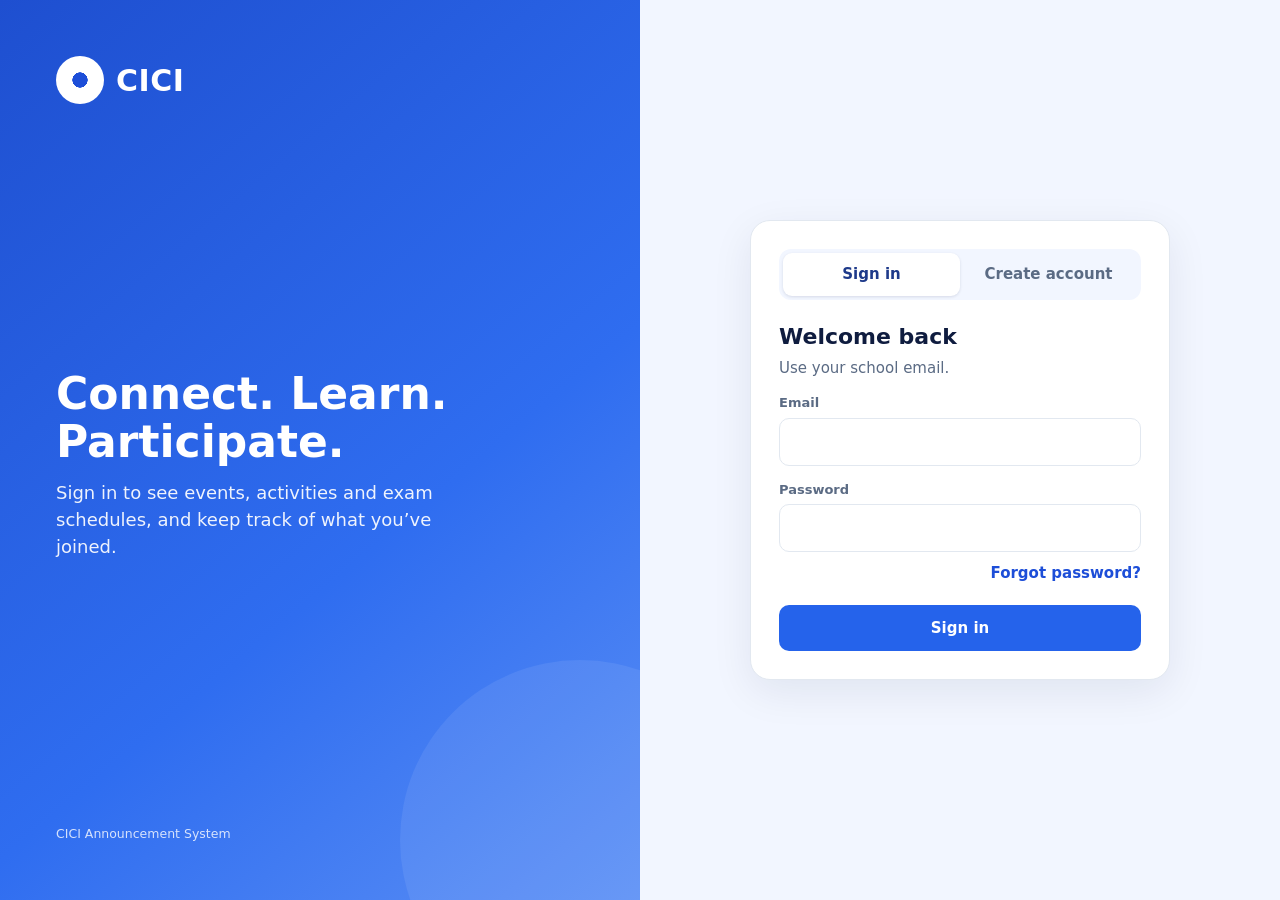
==== commit a2ee8c69: "Let admins edit the site content from the admin panel - Admin → Settings → Site content: site name, " ====
--- a/public/admin.html
+++ b/public/admin.html
@@ -2,7 +2,16 @@
 <html lang="en">
 <head>
 <meta charset="utf-8">
-<meta name="viewport" content="width=device-width, initial-scale=1">
+<meta name="viewport" content="width=device-width, initial-scale=1, viewport-fit=cover">
+<meta name="theme-color" content="#1d4ed8">
+<meta name="apple-mobile-web-app-capable" content="yes">
+<meta name="mobile-web-app-capable" content="yes">
+<meta name="apple-mobile-web-app-status-bar-style" content="default">
+<meta name="apple-mobile-web-app-title" content="CICI">
+<link rel="manifest" href="manifest.webmanifest">
+<link rel="icon" type="image/png" sizes="32x32" href="icons/favicon-32.png">
+<link rel="apple-touch-icon" href="icons/apple-touch-icon.png">
+<script src="js/pwa.js" defer></script>
 <title>CICI Admin</title>
 <style>
 :root{--blue:#1d4ed8;--blue-d:#1e3a8a;--blue-600:#2563eb;--blue-100:#e0eaff;--blue-50:#f2f6ff;--white:#fff;--text:#0f1c3f;--muted:#5b6b84;--border:#e2e8f0;--red:#c81e1e;--green:#0f6b55;--green-bg:#d9f5ee;--amber:#8a5a00;--amber-bg:#fff1d6}
@@ -133,6 +142,14 @@
 .preview .lbl{font-size:12px;font-weight:700;color:var(--muted);text-transform:uppercase;letter-spacing:.04em;margin-bottom:8px}
 .pcard{background:var(--white);border:1px solid var(--border);border-radius:14px;overflow:hidden}
 .pcard .img{height:90px;margin:10px 10px 0;border-radius:10px;background:linear-gradient(135deg,#d7e6ff,#9dbcf3)}
+.pcard .img.has{background-size:cover;background-position:center;height:130px}
+.imgpick{display:flex;gap:12px;align-items:center;flex-wrap:wrap}
+.imgpick .thumbbox{width:120px;height:72px;border-radius:10px;border:1px dashed var(--border);background:#f8faff center/cover no-repeat;display:grid;place-items:center;color:var(--muted);font-size:12px;font-weight:600;flex:none}
+.imgpick .thumbbox.has{border-style:solid;color:transparent}
+.imgpick .btns{display:flex;gap:8px;flex-wrap:wrap}
+.imgpick label.btn{cursor:pointer;display:inline-block;color:var(--text)}
+.imgpick input[type=file]{position:absolute;width:1px;height:1px;opacity:0}
+.thumb{width:44px;height:32px;border-radius:6px;object-fit:cover;vertical-align:middle;margin-right:8px;background:var(--blue-50)}
 .pcard .img.activity{background:linear-gradient(135deg,#2f7d4f,#8cc48f)}
 .pcard .img.exam{background:linear-gradient(135deg,#eef2fb,#c8d3ea)}
 .pcard .b{padding:12px}
@@ -144,6 +161,20 @@
 .setrow small{display:block;color:var(--muted)}
 #toast{position:fixed;left:50%;bottom:24px;transform:translateX(-50%) translateY(20px);background:var(--blue-d);color:#fff;padding:12px 18px;border-radius:12px;opacity:0;pointer-events:none;transition:.25s;z-index:20;max-width:90vw}
 #toast.show{opacity:1;transform:translateX(-50%) translateY(0)}
+a.btn{text-decoration:none;color:var(--text);display:inline-block}
+a.btn.primary{color:#fff}
+/* site content editor */
+.grp{font-size:14px;margin:20px 0 0;color:var(--blue-d);display:flex;gap:8px;align-items:baseline;flex-wrap:wrap}
+.grp .sub{font-weight:400}
+.swatches{display:flex;gap:10px;flex-wrap:wrap;align-items:center}
+.swatch{width:34px;height:34px;border-radius:50%;border:3px solid #fff;box-shadow:0 0 0 1px var(--border);padding:0}
+.swatch.on{box-shadow:0 0 0 3px var(--text)}
+input[type=color]{width:52px;height:38px;padding:2px;border:1px solid var(--border);border-radius:8px;background:#fff}
+.slide{border:1px solid var(--border);border-radius:12px;padding:12px;margin-top:10px;background:#fafcff}
+.slide-head{display:flex;justify-content:space-between;align-items:center;gap:8px}
+.slide-head .acts{display:flex;gap:6px}
+#siteEditor .imgpick .thumbbox{background-size:contain;background-color:#fff}
+
 /* adaptive */
 @media (max-width:1100px){
   .app{grid-template-columns:minmax(0,1fr)}
@@ -178,23 +209,24 @@
   .top .r{width:100%}.top .r .btn{flex:1}
 }
 </style>
+<link rel="stylesheet" href="css/mobile.css">
 <script src="config.js"></script>
 </head>
 <body>
 <div class="app">
   <aside class="side">
-    <div class="logo"><div class="mark"></div><div><b>CICI</b><small>Announcement System <span class="admintag">ADMIN</span></small></div></div>
+    <div class="logo"><div class="mark"></div><div><b data-site="name">CICI</b><small><span data-site="subtitle">Announcement System</span> <span class="admintag">ADMIN</span></small></div></div>
     <nav class="nav" id="nav">
       <button data-go="dash"><svg class="ic" viewBox="0 0 24 24" fill="none" stroke="currentColor" stroke-width="2" stroke-linecap="round" stroke-linejoin="round" aria-hidden="true"><rect x="3" y="3" width="7" height="9" rx="1.5"/><rect x="14" y="3" width="7" height="5" rx="1.5"/><rect x="14" y="12" width="7" height="9" rx="1.5"/><rect x="3" y="16" width="7" height="5" rx="1.5"/></svg>Dashboard</button>
-      <button data-go="ann"><svg class="ic" viewBox="0 0 24 24" fill="none" stroke="currentColor" stroke-width="2" stroke-linecap="round" stroke-linejoin="round" aria-hidden="true"><path d="M3 11v2a1 1 0 0 0 1 1h3l5 4V6L7 10H4a1 1 0 0 0-1 1z"/><path d="M16 9a4 4 0 0 1 0 6M19 6a8 8 0 0 1 0 12"/></svg>Announcements <span class="count" id="cAnn"></span></button>
+      <button data-go="ann"><svg class="ic" viewBox="0 0 24 24" fill="none" stroke="currentColor" stroke-width="2" stroke-linecap="round" stroke-linejoin="round" aria-hidden="true"><path d="M3 11v2a1 1 0 0 0 1 1h3l5 4V6L7 10H4a1 1 0 0 0-1 1z"/><path d="M16 9a4 4 0 0 1 0 6M19 6a8 8 0 0 1 0 12"/></svg><span class="desktop-only">Announcements</span><span class="mobile-only">Posts</span> <span class="count" id="cAnn"></span></button>
       <button data-go="cal"><svg class="ic" viewBox="0 0 24 24" fill="none" stroke="currentColor" stroke-width="2" stroke-linecap="round" stroke-linejoin="round" aria-hidden="true"><rect x="3" y="5" width="18" height="16" rx="2"/><path d="M16 3v4M8 3v4M3 10h18"/></svg>Calendar</button>
       <button data-go="users" id="navUsers"><svg class="ic" viewBox="0 0 24 24" fill="none" stroke="currentColor" stroke-width="2" stroke-linecap="round" stroke-linejoin="round" aria-hidden="true"><circle cx="9" cy="8" r="4"/><path d="M2 21a7 7 0 0 1 14 0"/><path d="M16 4a4 4 0 0 1 0 8M22 21a7 7 0 0 0-4-6.3"/></svg>Users <span class="count" id="cUsers"></span></button>
       <hr>
       <button data-go="settings"><svg class="ic" viewBox="0 0 24 24" fill="none" stroke="currentColor" stroke-width="2" stroke-linecap="round" stroke-linejoin="round" aria-hidden="true"><circle cx="12" cy="12" r="3"/><path d="M12 2v3M12 19v3M4.9 4.9l2.1 2.1M17 17l2.1 2.1M2 12h3M19 12h3M4.9 19.1 7 17M17 7l2.1-2.1"/></svg>Settings</button>
-      <button data-act="student"><svg class="ic" viewBox="0 0 24 24" fill="none" stroke="currentColor" stroke-width="2" stroke-linecap="round" stroke-linejoin="round" aria-hidden="true"><path d="M14 4h6v6M20 4l-9 9"/><path d="M18 14v5a1 1 0 0 1-1 1H5a1 1 0 0 1-1-1V7a1 1 0 0 1 1-1h5"/></svg>Student view</button>
-      <button data-act="signout"><svg class="ic" viewBox="0 0 24 24" fill="none" stroke="currentColor" stroke-width="2" stroke-linecap="round" stroke-linejoin="round" aria-hidden="true"><path d="M9 21H5a2 2 0 0 1-2-2V5a2 2 0 0 1 2-2h4M16 17l5-5-5-5M21 12H9"/></svg>Sign out</button>
+      <button data-act="student" class="desktop-only"><svg class="ic" viewBox="0 0 24 24" fill="none" stroke="currentColor" stroke-width="2" stroke-linecap="round" stroke-linejoin="round" aria-hidden="true"><path d="M14 4h6v6M20 4l-9 9"/><path d="M18 14v5a1 1 0 0 1-1 1H5a1 1 0 0 1-1-1V7a1 1 0 0 1 1-1h5"/></svg>Student view</button>
+      <button data-act="signout" class="desktop-only"><svg class="ic" viewBox="0 0 24 24" fill="none" stroke="currentColor" stroke-width="2" stroke-linecap="round" stroke-linejoin="round" aria-hidden="true"><path d="M9 21H5a2 2 0 0 1-2-2V5a2 2 0 0 1 2-2h4M16 17l5-5-5-5M21 12H9"/></svg>Sign out</button>
     </nav>
-    <div class="who"><div class="avatar" id="meInit"></div><div><b id="meName"></b><small><span id="meRole"></span> · <span id="orgName">CICI</span></small></div></div>
+    <div class="who"><div class="avatar" id="meInit"></div><div><b id="meName"></b><small><span id="meRole"></span> · <span data-site="name">CICI</span></small></div></div>
   </aside>
 
   <main class="main">
@@ -278,12 +310,57 @@
     <!-- SETTINGS -->
     <section id="v-settings" hidden>
       <div class="top"><div><h1>Settings</h1><p>System preferences</p></div></div>
+      <div class="panel" id="siteEditor" hidden style="margin-bottom:16px">
+        <h2>Site content <span class="sub" style="font-weight:400;font-size:13px">shown to everyone, including the sign-in page</span></h2>
+        <form id="siteForm" novalidate>
+          <h3 class="grp">Branding</h3>
+          <div class="row2">
+            <label class="fld">Site name<input name="name" maxlength="24" required></label>
+            <label class="fld">Subtitle<input name="subtitle" maxlength="40"></label>
+          </div>
+          <div class="fld">Logo <span class="sub" style="font-weight:400">(optional; replaces the round mark)</span>
+            <div class="imgpick">
+              <div class="thumbbox" id="logoBox">Default</div>
+              <div class="btns">
+                <label class="btn sm">Choose logo<input type="file" id="logoFile" accept="image/jpeg,image/png,image/webp,image/gif"></label>
+                <button type="button" class="btn sm danger" id="logoRemove" hidden>Use default</button>
+              </div>
+            </div>
+          </div>
+          <div class="fld">Main colour
+            <div class="swatches"><span class="swatches" id="swatches"></span><input type="color" name="color" aria-label="Custom colour"></div>
+          </div>
+
+          <h3 class="grp">Sign-in page</h3>
+          <label class="fld">Headline<input name="loginTitle" maxlength="60"></label>
+          <label class="fld">Description<textarea name="loginText" rows="2" maxlength="200"></textarea></label>
+
+          <h3 class="grp">Home page banner <span class="sub">up to 5 slides; students can swipe through them</span></h3>
+          <div id="slides"></div>
+          <button type="button" class="btn sm" id="addSlide" style="margin-top:10px">+ Add slide</button>
+
+          <h3 class="grp">Footer</h3>
+          <div class="row2">
+            <label class="fld">Left text<input name="footerLeft" maxlength="60"></label>
+            <label class="fld">Right text<input name="footerRight" maxlength="60"></label>
+          </div>
+
+          <div class="err" id="siteErr" role="alert"></div>
+          <div class="dacts">
+            <button type="button" class="btn danger" id="siteReset">Reset to default</button>
+            <span class="sp"></span>
+            <a class="btn" href="index.html" target="_blank" rel="noopener">Preview student page ↗</a>
+            <button type="submit" class="btn primary" id="siteSave">Save site content</button>
+          </div>
+        </form>
+      </div>
       <div class="panel">
-        <div class="setrow"><span>Organization name<small>Shown in the admin sidebar (this device)</small></span><input id="sOrg" maxlength="40" style="font:inherit;border:1px solid var(--border);border-radius:10px;padding:9px 11px"></div>
         <div class="setrow"><span>Default audience<small>Pre-selected when creating announcements (this device)</small></span>
           <select id="sAud"><option>All students</option><option>1st year</option><option>2nd year</option><option>3rd year</option><option>4th year</option><option>Faculty</option></select></div>
         <div class="setrow"><span>New posts start as draft<small>Otherwise they publish immediately</small></span><input type="checkbox" id="sDraft"></div>
         <div class="setrow"><span>Student site<small>See what students see</small></span><a class="btn" href="index.html" target="_blank" rel="noopener">Open student view ↗</a></div>
+        <div class="setrow" data-install hidden><span>Install app<small>Add CICI to your home screen</small></span><button class="btn">📲 Install</button></div>
+        <div class="setrow"><span>Account<small id="setAccount"></small></span><button class="btn danger" data-act="signout">Sign out</button></div>
         <div class="setrow" id="resetRow"><span>Reset demo data<small>Restores sample announcements and users, clears activity log</small></span><button class="btn danger" data-act="reset">Reset</button></div>
       </div>
       <p style="color:var(--muted);margin-top:14px" id="modeNote"></p>
@@ -322,6 +399,15 @@
           <label class="fld">Location<input name="where" maxlength="60" placeholder="Room 105, Online…"></label>
           <label class="fld">Audience<select name="audience"><option>All students</option><option>1st year</option><option>2nd year</option><option>3rd year</option><option>4th year</option><option>Faculty</option></select></label>
         </div>
+        <div class="fld">Photo <span class="sub" style="font-weight:400">(optional, resized automatically)</span>
+          <div class="imgpick">
+            <div class="thumbbox" id="imgBox">No photo</div>
+            <div class="btns">
+              <label class="btn sm">Choose photo<input type="file" id="imgFile" accept="image/jpeg,image/png,image/webp,image/gif"></label>
+              <button type="button" class="btn sm danger" id="imgRemove" hidden>Remove</button>
+            </div>
+          </div>
+        </div>
         <label class="fld">Details<textarea name="body" rows="4" maxlength="400"></textarea></label>
         <label class="chk"><input type="checkbox" name="pinned"> Pin to top of student feed</label>
       </div>
@@ -349,9 +435,11 @@
 
 <script type="module">
 import { api, isAdmin, roleLabel, initials } from './js/data.js';
+import { loadSite, applySite, cleanSite, contrastWithWhite, DEFAULT_SITE, COLOR_PRESETS, SLIDE_TARGETS, LIMITS } from './js/site.js';
 
 /* ---------- sign-in gate: admins and faculty only ---------- */
 const me = await api.requireUser({ staff: true });
+let site = await loadSite();
 
 /* ---------- helpers ---------- */
 function $(s) { return document.querySelector(s); }
@@ -390,7 +478,7 @@
   get(k, d) { try { const v = localStorage.getItem('cici.' + k); return v ? JSON.parse(v) : d; } catch { return d; } },
   set(k, v) { try { localStorage.setItem('cici.' + k, JSON.stringify(v)); } catch {} },
 };
-let cfg = Object.assign({ org: 'CICI', audience: 'All students', draftFirst: false }, pref.get('adminCfg', {}));
+let cfg = Object.assign({ audience: 'All students', draftFirst: false }, pref.get('adminCfg', {}));
 const saveCfg = () => pref.set('adminCfg', cfg);
 
 /* ---------- server data ---------- */
@@ -415,6 +503,7 @@
 $('#meName').textContent = me.name;
 $('#meRole').textContent = roleLabel(me.role);
 $('#meInit').textContent = initials(me.name);
+$('#setAccount').textContent = `${me.name} · ${me.email}`;
 $('#navUsers').hidden = !isAdmin(me);
 $('#resetRow').hidden = api.live;
 $('#modeNote').textContent = api.live
@@ -433,7 +522,6 @@
 function render() {
   $('#cAnn').textContent = items.length;
   $('#cUsers').textContent = users.length;
-  $('#orgName').textContent = cfg.org;
   ({ dash: renderDash, ann: renderTable, cal: renderCal, users: renderUsers, settings: renderSettings })[view]();
 }
 
@@ -478,7 +566,7 @@
     const s = statusOf(a);
     return `<tr class="${selected.has(a.id) ? 'sel' : ''}">
       <td class="cb"><input type="checkbox" data-sel="${a.id}" ${selected.has(a.id) ? 'checked' : ''} aria-label="Select ${esc(a.title)}"></td>
-      <td data-l="Title"><button class="t" data-edit="${a.id}">${a.pinned ? '📌 ' : ''}${esc(a.title)}</button><span class="sub">${esc(a.where || '—')} · ${esc(a.audience || 'All students')}</span></td>
+      <td data-l="Title">${a.image ? `<img class="thumb" src="${esc(api.imageUrl(a.image))}" alt="" loading="lazy">` : ''}<button class="t" data-edit="${a.id}">${a.pinned ? '📌 ' : ''}${esc(a.title)}</button><span class="sub">${esc(a.where || '—')} · ${esc(a.audience || 'All students')}</span></td>
       <td data-l="Type"><span class="pill ${a.type}">${TYPE[a.type]}</span></td>
       <td data-l="Date">${range(a)}</td>
       <td data-l="Status"><span class="st ${s}">${STATUS[s]}</span></td>
@@ -530,9 +618,179 @@
   }).join('') : '<tr><td colspan="6"><p class="empty">No users match.</p></td></tr>';
 }
 
-function renderSettings() { $('#sOrg').value = cfg.org; $('#sAud').value = cfg.audience; $('#sDraft').checked = cfg.draftFirst; }
+function renderSettings() { $('#sAud').value = cfg.audience; $('#sDraft').checked = cfg.draftFirst; }
 
 /* ---------- editor ---------- */
+// Photo picked in the editor: keep the current one, replace it with a new blob, or remove it.
+/* ---------- site content editor (admins only) ---------- */
+let siteDraft = null, logoBlob = null, logoPreview = '', logoRemoved = false;
+const siteForm = $('#siteForm');
+const SITE_TEXT_FIELDS = ['name', 'subtitle', 'loginTitle', 'loginText', 'footerLeft', 'footerRight'];
+$('#siteEditor').hidden = !isAdmin(me);
+
+function fillSiteForm() {
+  siteDraft = JSON.parse(JSON.stringify(site));
+  if (logoPreview) URL.revokeObjectURL(logoPreview);
+  logoBlob = null; logoPreview = ''; logoRemoved = false; $('#logoFile').value = '';
+  for (const k of SITE_TEXT_FIELDS) siteForm.elements[k].value = siteDraft[k];
+  siteForm.elements.color.value = siteDraft.color;
+  $('#siteErr').textContent = '';
+  renderSwatches(); renderSlides(); renderLogo();
+}
+function renderSwatches() {
+  const cur = siteForm.elements.color.value.toLowerCase();
+  $('#swatches').innerHTML = COLOR_PRESETS.map(([hex, label]) =>
+    `<button type="button" class="swatch ${cur === hex ? 'on' : ''}" data-color="${hex}" style="background:${hex}" title="${label}" aria-label="${label}" aria-pressed="${cur === hex}"></button>`).join('');
+}
+function renderLogo() {
+  const url = logoBlob ? logoPreview : logoRemoved ? '' : api.imageUrl(siteDraft.logo);
+  const box = $('#logoBox');
+  box.style.backgroundImage = url ? `url("${url}")` : '';
+  box.classList.toggle('has', !!url); box.textContent = url ? '' : 'Default';
+  $('#logoRemove').hidden = !url;
+}
+function renderSlides() {
+  const n = siteDraft.slides.length;
+  $('#slides').innerHTML = siteDraft.slides.map((sl, i) => `
+    <div class="slide" data-i="${i}">
+      <div class="slide-head"><b>Slide ${i + 1}</b><span class="acts">
+        <button type="button" class="iconbtn" data-slide="up" ${i === 0 ? 'disabled' : ''} aria-label="Move slide ${i + 1} up">↑</button>
+        <button type="button" class="iconbtn" data-slide="down" ${i === n - 1 ? 'disabled' : ''} aria-label="Move slide ${i + 1} down">↓</button>
+        <button type="button" class="iconbtn del" data-slide="remove" ${n === 1 ? 'disabled' : ''} aria-label="Remove slide ${i + 1}">✕</button>
+      </span></div>
+      <div class="row2">
+        <label class="fld">Label<input data-k="chip" maxlength="${LIMITS.chip}" value="${esc(sl.chip)}" placeholder="e.g. 📢 Latest Announcement"></label>
+        <label class="fld">Title<input data-k="title" maxlength="${LIMITS.title}" value="${esc(sl.title)}" required></label>
+      </div>
+      <label class="fld">Text<textarea data-k="text" rows="2" maxlength="${LIMITS.text}">${esc(sl.text)}</textarea></label>
+      <div class="row2">
+        <label class="fld">Button text<input data-k="cta" maxlength="${LIMITS.cta}" value="${esc(sl.cta)}" placeholder="e.g. See Events →"></label>
+        <label class="fld">Button opens<select data-k="view">${Object.entries(SLIDE_TARGETS).map(([v, l]) => `<option value="${v}" ${sl.view === v ? 'selected' : ''}>${l}</option>`).join('')}</select></label>
+      </div>
+    </div>`).join('');
+  $('#addSlide').hidden = n >= LIMITS.slides;
+}
+$('#slides').addEventListener('input', (e) => {
+  const el = e.target.closest('[data-k]'); if (!el) return;
+  siteDraft.slides[+el.closest('.slide').dataset.i][el.dataset.k] = el.value;
+});
+$('#slides').addEventListener('click', (e) => {
+  const b = e.target.closest('[data-slide]'); if (!b) return;
+  const i = +b.closest('.slide').dataset.i, arr = siteDraft.slides;
+  if (b.dataset.slide === 'up' && i > 0) [arr[i - 1], arr[i]] = [arr[i], arr[i - 1]];
+  if (b.dataset.slide === 'down' && i < arr.length - 1) [arr[i + 1], arr[i]] = [arr[i], arr[i + 1]];
+  if (b.dataset.slide === 'remove' && arr.length > 1) arr.splice(i, 1);
+  renderSlides();
+});
+$('#addSlide').addEventListener('click', () => {
+  if (siteDraft.slides.length >= LIMITS.slides) return;
+  siteDraft.slides.push({ chip: '', title: '', text: '', cta: 'Learn more →', view: 'all' });
+  renderSlides();
+  $('#slides .slide:last-child [data-k=title]').focus();
+});
+$('#swatches').addEventListener('click', (e) => {
+  const b = e.target.closest('[data-color]'); if (!b) return;
+  siteForm.elements.color.value = b.dataset.color; renderSwatches();
+});
+siteForm.elements.color.addEventListener('input', renderSwatches);
+$('#logoFile').addEventListener('change', async (e) => {
+  const file = e.target.files[0]; if (!file) return;
+  $('#siteErr').textContent = 'Preparing logo…'; $('#siteSave').disabled = true;
+  try {
+    const blob = await api.prepareImage(file);
+    if (logoPreview) URL.revokeObjectURL(logoPreview);
+    logoBlob = blob; logoPreview = URL.createObjectURL(blob); logoRemoved = false;
+    $('#siteErr').textContent = ''; renderLogo();
+  } catch (err) { $('#siteErr').textContent = err.message; e.target.value = ''; }
+  finally { $('#siteSave').disabled = false; }
+});
+$('#logoRemove').addEventListener('click', () => {
+  if (logoPreview) URL.revokeObjectURL(logoPreview);
+  logoBlob = null; logoPreview = ''; logoRemoved = true; $('#logoFile').value = ''; renderLogo();
+});
+
+async function publishSite(next, message) {
+  const oldLogo = site.logo;
+  await api.saveSiteContent(next);
+  if (oldLogo && oldLogo !== next.logo) await api.deleteImage(oldLogo);
+  site = next; applySite(site);
+  try { localStorage.setItem('cici.siteCache', JSON.stringify(site)); } catch {}
+  api.log(message); toast(message); fillSiteForm();
+}
+siteForm.addEventListener('submit', async (e) => {
+  e.preventDefault();
+  const err = (m) => { $('#siteErr').textContent = m; };
+  for (const k of SITE_TEXT_FIELDS) siteDraft[k] = siteForm.elements[k].value.trim();
+  siteDraft.color = siteForm.elements.color.value.toLowerCase();
+  if (!siteDraft.name) return err('Please enter a site name.');
+  if (contrastWithWhite(siteDraft.color) < 4.5) return err('That colour is too light: white text on it would be hard to read. Choose a darker colour.');
+  const blank = siteDraft.slides.findIndex((sl) => !sl.title.trim());
+  if (blank !== -1) return err(`Slide ${blank + 1} needs a title (or remove it).`);
+  const btn = $('#siteSave'); btn.disabled = true;
+  let uploaded = '';
+  try {
+    if (logoBlob) { err('Uploading logo…'); uploaded = siteDraft.logo = await api.uploadImage(logoBlob); }
+    else if (logoRemoved) siteDraft.logo = '';
+    err('');
+    await publishSite(cleanSite(siteDraft), 'Site content updated');
+    uploaded = '';
+  } catch (ex) {
+    err('Couldn’t save: ' + ex.message);
+    if (uploaded) api.deleteImage(uploaded);
+  } finally { btn.disabled = false; }
+});
+$('#siteReset').addEventListener('click', async () => {
+  if (!confirm('Reset the site name, logo, colour, sign-in text, banner and footer to the defaults?')) return;
+  try { await publishSite(cleanSite(DEFAULT_SITE), 'Site content reset to default'); }
+  catch (ex) { $('#siteErr').textContent = 'Couldn’t reset: ' + ex.message; }
+});
+if (isAdmin(me)) fillSiteForm();
+
+let photo = { current: '', blob: null, removed: false, preview: '' };
+function setPhotoPreview() {
+  const url = photo.blob ? photo.preview : photo.removed ? '' : api.imageUrl(photo.current);
+  const box = $('#imgBox');
+  box.style.backgroundImage = url ? `url("${url}")` : '';
+  box.classList.toggle('has', !!url); box.textContent = url ? '' : 'No photo';
+  $('#imgRemove').hidden = !url;
+  $('#pImg').style.backgroundImage = url ? `url("${url}")` : '';
+  $('#pImg').classList.toggle('has', !!url);
+}
+function resetPhoto(current = '') {
+  if (photo.preview) URL.revokeObjectURL(photo.preview);
+  photo = { current, blob: null, removed: false, preview: '' };
+  $('#imgFile').value = '';
+  setPhotoPreview();
+}
+$('#imgFile').addEventListener('change', async (e) => {
+  const file = e.target.files[0]; if (!file) return;
+  $('#formErr').textContent = 'Preparing photo…';
+  $('#formSubmit').disabled = true; // don't let Save run with the old photo while this one is processing
+  try {
+    const blob = await api.prepareImage(file);
+    if (photo.preview) URL.revokeObjectURL(photo.preview);
+    photo.blob = blob; photo.removed = false; photo.preview = URL.createObjectURL(blob);
+    $('#formErr').textContent = '';
+    setPhotoPreview();
+  } catch (err) { $('#formErr').textContent = err.message; e.target.value = ''; }
+  finally { $('#formSubmit').disabled = false; }
+});
+$('#imgRemove').addEventListener('click', () => {
+  if (photo.preview) URL.revokeObjectURL(photo.preview);
+  photo.blob = null; photo.preview = ''; photo.removed = true; $('#imgFile').value = '';
+  setPhotoPreview();
+});
+// Delete photos that no remaining announcement uses (duplicates can share one).
+async function cleanupImages(paths, remaining) {
+  const used = new Set(remaining.map((x) => x.image).filter(Boolean));
+  for (const p of new Set(paths.filter(Boolean))) if (!used.has(p)) await api.deleteImage(p);
+}
+async function removeAnnouncements(list) {
+  const ids = list.map((x) => x.id);
+  await api.deleteAnnouncements(ids);
+  await cleanupImages(list.map((x) => x.image), items.filter((x) => !ids.includes(x.id)));
+}
+
 function openEditor(a, preset = {}) {
   editingId = a ? a.id : null;
   const f = $('#form'); f.reset(); $('#formErr').textContent = '';
@@ -542,6 +800,7 @@
   const src = a || { type: 'event', status: cfg.draftFirst ? 'draft' : 'published', date: TODAY, audience: cfg.audience, ...preset };
   for (const k of ['title', 'type', 'status', 'date', 'end', 'where', 'audience', 'body']) f.elements[k].value = src[k] || '';
   f.elements.pinned.checked = !!src.pinned;
+  resetPhoto(a ? a.image || '' : '');
   preview(); $('#editDlg').showModal(); f.elements.title.focus();
 }
 function formData() {
@@ -552,6 +811,7 @@
 function preview() {
   const d = formData();
   $('#pImg').className = 'img ' + d.type;
+  setPhotoPreview();
   $('#pType').className = 'pill ' + d.type; $('#pType').textContent = TYPE[d.type];
   $('#pStatus').className = 'st ' + d.status; $('#pStatus').textContent = STATUS[d.status];
   $('#pTitle').textContent = d.title || 'Untitled announcement';
@@ -568,13 +828,24 @@
   if (d.end && d.end < d.date) return ($('#formErr').textContent = 'End date can’t be before the start date.');
   if (d.end === d.date) d.end = '';
   const btn = $('#formSubmit'); btn.disabled = true;
+  const old = photo.current;
+  let uploaded = '';
   try {
+    if (photo.blob) { $('#formErr').textContent = 'Uploading photo…'; uploaded = d.image = await api.uploadImage(photo.blob); }
+    else if (photo.removed) d.image = '';
+    else d.image = old;
+    $('#formErr').textContent = '';
     await api.saveAnnouncement(editingId ? { id: editingId, ...d } : d);
+    if (old && d.image !== old) await cleanupImages([old], items.filter((x) => x.id !== editingId));
+    uploaded = '';
     api.log(editingId ? `Edited “${d.title}”` : `${d.status === 'draft' ? 'Drafted' : 'Published'} “${d.title}”`);
     $('#editDlg').close();
     toast(editingId ? 'Changes saved' : d.status === 'draft' ? 'Saved as draft' : 'Published to students');
     await refresh();
-  } catch (err) { $('#formErr').textContent = 'Couldn’t save: ' + err.message; }
+  } catch (err) {
+    $('#formErr').textContent = 'Couldn’t save: ' + err.message;
+    if (uploaded) api.deleteImage(uploaded); // don't leave an orphaned upload behind
+  }
   finally { btn.disabled = false; }
 });
 
@@ -662,11 +933,11 @@
     case 'del':
       if (!confirm(`Delete “${a.title}”? Students will no longer see it.`)) return;
       selected.delete(a.id);
-      return run(async () => { await api.deleteAnnouncements([a.id]); api.log(`Deleted “${a.title}”`); }, 'Deleted');
+      return run(async () => { await removeAnnouncements([a]); api.log(`Deleted “${a.title}”`); }, 'Deleted');
     case 'delCurrent': {
       const c = byId(editingId); if (!c || !confirm(`Delete “${c.title}”?`)) return;
       $('#editDlg').close();
-      return run(async () => { await api.deleteAnnouncements([c.id]); api.log(`Deleted “${c.title}”`); }, 'Deleted');
+      return run(async () => { await removeAnnouncements([c]); api.log(`Deleted “${c.title}”`); }, 'Deleted');
     }
     case 'bulkPublish': case 'bulkDraft': {
       const s = b.dataset.act === 'bulkPublish' ? 'published' : 'draft', ids = [...selected];
@@ -677,7 +948,7 @@
       const ids = [...selected];
       if (!confirm(`Delete ${ids.length} announcements?`)) return;
       selected.clear();
-      return run(async () => { await api.deleteAnnouncements(ids); api.log(`Deleted ${ids.length} announcements`); }, `${ids.length} deleted`);
+      return run(async () => { await removeAnnouncements(items.filter((x) => ids.includes(x.id))); api.log(`Deleted ${ids.length} announcements`); }, `${ids.length} deleted`);
     }
     case 'bulkClear': selected.clear(); return renderTable();
     case 'export': return exportCsv();
@@ -708,7 +979,6 @@
   }
   if (t.id === 'sAud') { cfg.audience = t.value; saveCfg(); return toast('Default audience saved'); }
   if (t.id === 'sDraft') { cfg.draftFirst = t.checked; saveCfg(); return toast('Saved'); }
-  if (t.id === 'sOrg') { cfg.org = t.value.trim() || 'CICI'; saveCfg(); render(); return toast('Organization name saved'); }
   if (['fType', 'fStatus', 'fSort', 'uRole', 'uYear'].includes(t.id)) render();
 });
 ['q', 'uq'].forEach((id) => $('#' + id).addEventListener('input', render));
--- a/public/css/mobile.css
+++ b/public/css/mobile.css
@@ -0,0 +1,91 @@
+/*
+ * mobile.css: app-like layout for phones (loaded after each page's own styles).
+ * - Bottom tab bar instead of the side/top menu
+ * - Bigger tap targets, 16px inputs (stops iPhone zooming in)
+ * - Pop-ups slide up from the bottom as sheets
+ * - Space for the iPhone notch / home bar when installed to the home screen
+ */
+
+/* Elements that only belong on one size of screen */
+@media (min-width: 761px) { .mobile-only { display: none !important; } }
+
+/* Installed app (opened from the home screen): keep clear of the notch */
+@media (display-mode: standalone) {
+  body { padding-top: env(safe-area-inset-top); }
+}
+body { padding-left: env(safe-area-inset-left); padding-right: env(safe-area-inset-right); }
+
+@media (max-width: 760px) {
+  .desktop-only { display: none !important; }
+
+  /* ---------- bottom tab bar ---------- */
+  .app { padding-bottom: calc(72px + env(safe-area-inset-bottom)); }
+  .side {
+    position: fixed !important; top: auto !important; left: 0; right: 0; bottom: 0; z-index: 40;
+    height: auto !important; padding: 6px 6px calc(6px + env(safe-area-inset-bottom)) !important;
+    background: rgba(255, 255, 255, .96); -webkit-backdrop-filter: blur(12px); backdrop-filter: blur(12px);
+    border: 0 !important; border-top: 1px solid var(--border) !important; box-shadow: 0 -4px 20px rgba(15, 28, 63, .06);
+    flex-direction: row !important; overflow: visible !important;
+  }
+  .side .logo, .side .user, .side .who { display: none !important; }
+  .nav { display: flex !important; flex-direction: row !important; flex-wrap: nowrap !important; width: 100%; gap: 2px !important; justify-content: space-around; flex: 1; }
+  .nav hr { display: none; }
+  .nav button {
+    position: relative; flex: 1 1 0 !important; min-width: 0; width: auto !important; min-height: 54px;
+    flex-direction: column; justify-content: center; align-items: center; gap: 3px !important;
+    padding: 6px 2px !important; font-size: 11px !important; font-weight: 600; border-radius: 12px; box-shadow: none !important;
+    white-space: nowrap; overflow: hidden; text-overflow: ellipsis;
+  }
+  .nav button.on { background: var(--blue-100) !important; color: var(--blue-d) !important; }
+  .nav .ic { width: 23px !important; height: 23px !important; }
+  .nav .count { display: none; }
+  .nav .badge { position: absolute; top: 3px; left: calc(50% + 6px); margin: 0; font-size: 10px; padding: 0 5px; }
+
+  /* ---------- touch-friendly controls ---------- */
+  input, select, textarea { font-size: 16px !important; }
+  .btn { min-height: 44px; }
+  .btn.sm { min-height: 40px; }
+  .chips button { min-height: 40px; padding: 8px 14px; }
+  .star { min-width: 44px; min-height: 44px; }
+  .iconbtn { width: 42px !important; height: 42px !important; }
+  input[type=checkbox] { width: 22px; height: 22px; }
+  .cal button { width: 38px !important; height: 38px !important; }
+  .linkbtn { padding: 8px 0; }
+  .avbtn { display: none !important; }       /* the "Me" tab replaces it */
+
+  /* bigger hit areas for small controls, without changing how they look */
+  .hero { padding-bottom: 52px !important; }
+  .hero .dots { bottom: 10px !important; gap: 4px !important; }
+  .hero .dots button { box-sizing: content-box; width: 10px !important; height: 10px !important; padding: 11px; background-clip: content-box; }
+  .calnav button { min-width: 44px; min-height: 44px; }
+  .titlebtn { padding: 6px 0; }
+  .search input { min-height: 28px; }
+
+  /* section header: title on its own line, sort menu and "See all" below */
+  .sec { flex-wrap: wrap; gap: 8px; }
+  .sec .sort { max-width: none !important; }
+
+  /* details sheet: buttons in an even grid */
+  #detail .acts { display: grid !important; grid-template-columns: repeat(auto-fit, minmax(130px, 1fr)); gap: 8px !important; }
+  #detail .acts .sp { display: none; }
+  #detail .acts .btn { width: 100%; text-align: center; }
+
+  /* ---------- pop-ups become bottom sheets ---------- */
+  dialog {
+    width: 100% !important; max-width: none !important; margin: auto 0 0 !important;
+    border-radius: 22px 22px 0 0 !important; max-height: 92dvh !important; overflow: auto;
+    padding-bottom: env(safe-area-inset-bottom) !important;
+  }
+  dialog[open] { animation: sheet-up .25s ease-out; }
+  dialog::before { content: ""; display: block; width: 40px; height: 5px; border-radius: 3px; background: #cbd5e1; margin: 8px auto 0; }
+
+  /* menus that pop up from buttons */
+  .dropdown { max-width: calc(100vw - 24px); }
+  #notifMenu { position: fixed !important; left: 12px !important; right: 12px !important; top: auto !important; bottom: calc(80px + env(safe-area-inset-bottom)) !important; width: auto !important; max-height: 60dvh; overflow: auto; z-index: 45; }
+
+  /* messages sit above the tab bar */
+  #toast { bottom: calc(84px + env(safe-area-inset-bottom)) !important; }
+}
+
+@keyframes sheet-up { from { transform: translateY(100%); } to { transform: none; } }
+@media (prefers-reduced-motion: reduce) { dialog[open] { animation: none; } }
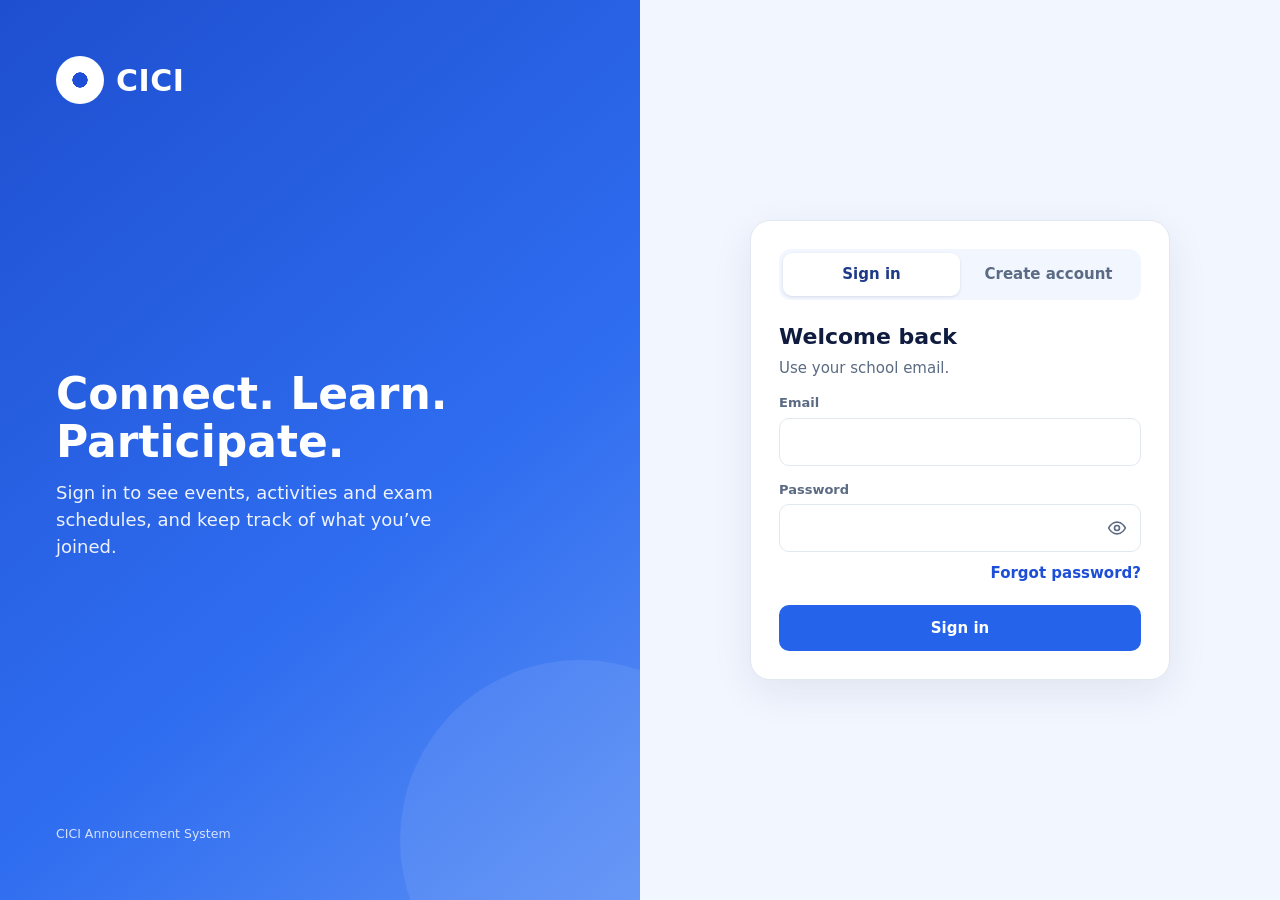
==== commit 72bbc2bb: "Add password recovery: reliable email reset, admin reset, show/hide - Email reset: link returns to l" ====
--- a/public/admin.html
+++ b/public/admin.html
@@ -368,6 +368,20 @@
   </main>
 </div>
 
+<!-- temporary password (admin reset) -->
+<dialog id="pwDlg" class="small">
+  <div class="dbox">
+    <h3>Temporary password</h3>
+    <p class="sub" id="pwFor" style="margin:4px 0 12px"></p>
+    <div style="display:flex;gap:8px;align-items:center;flex-wrap:wrap">
+      <code id="pwValue" style="font-size:22px;font-weight:700;letter-spacing:.06em;background:var(--blue-50);border:1px solid var(--border);border-radius:10px;padding:10px 14px;user-select:all"></code>
+      <button class="btn" data-act="pwCopy">Copy</button>
+    </div>
+    <p class="sub" style="margin-top:12px">Give this to them privately (in person or a direct message). They sign in with it, then change it in <b>Me → My profile</b>. It won't be shown again.</p>
+    <div class="dacts"><button class="btn primary" data-close>Done</button></div>
+  </div>
+</dialog>
+
 <!-- sign-up list -->
 <dialog id="suDlg">
   <div class="dbox">
@@ -462,6 +476,7 @@
   copy: '<rect x="8" y="8" width="13" height="13" rx="2"/><path d="M16 8V5a2 2 0 0 0-2-2H5a2 2 0 0 0-2 2v9a2 2 0 0 0 2 2h3"/>',
   trash: '<path d="M3 6h18M8 6V4h8v2M6 6l1 14h10l1-14"/>',
   power: '<path d="M12 2v10"/><path d="M5.6 6.6a9 9 0 1 0 12.8 0"/>',
+  key: '<circle cx="7.5" cy="15.5" r="4.5"/><path d="M10.7 12.3 21 2M16 7l3 3M18 5l2 2"/>',
 };
 const icon = (n) => `<svg viewBox="0 0 24 24" fill="none" stroke="currentColor" stroke-width="2" stroke-linecap="round" stroke-linejoin="round" aria-hidden="true">${I[n]}</svg>`;
 let toastT;
@@ -613,6 +628,7 @@
     <td data-l="Role"><select data-role="${esc(u.id)}" aria-label="Role for ${esc(u.name)}" ${self ? 'disabled title="You can’t change your own role"' : ''}>${['student', 'faculty', 'admin'].map((x) => `<option value="${x}" ${x === u.role ? 'selected' : ''}>${roleLabel(x)}</option>`).join('')}</select></td>
     <td data-l="Status"><span class="st ${u.active ? 'published' : 'draft'}">${u.active ? 'Active' : 'Suspended'}</span></td>
     <td><div class="acts">
+      ${self ? '' : `<button class="iconbtn" data-act="ureset" data-id="${esc(u.id)}" title="Reset password" aria-label="Reset password for ${esc(u.name)}">${icon('key')}</button>`}
       ${self ? '' : `<button class="iconbtn" data-act="uactive" data-id="${esc(u.id)}" title="${u.active ? 'Suspend' : 'Reactivate'}" aria-label="${u.active ? 'Suspend' : 'Reactivate'} ${esc(u.name)}">${icon('power')}</button>`}
     </div></td></tr>`;
   }).join('') : '<tr><td colspan="6"><p class="empty">No users match.</p></td></tr>';
@@ -956,6 +972,27 @@
     case 'prev': if (--calM < 0) { calM = 11; calY--; } return renderCal();
     case 'next': if (++calM > 11) { calM = 0; calY++; } return renderCal();
     case 'thisMonth': calY = now.getFullYear(); calM = now.getMonth(); return renderCal();
+    case 'ureset': {
+      if (!confirm(`Reset the password for ${u.name} (${u.email})?\n\nTheir old password will stop working and you'll get a temporary one to give them.`)) return;
+      // Readable temporary password: no look-alike characters (0/O, 1/l/I).
+      const chars = 'abcdefghjkmnpqrstuvwxyzABCDEFGHJKMNPQRSTUVWXYZ23456789';
+      const rnd = crypto.getRandomValues(new Uint32Array(10));
+      const temp = 'Cici-' + Array.from(rnd, (n) => chars[n % chars.length]).join('');
+      try {
+        await api.adminResetPassword(u.id, temp);
+        api.log(`Reset the password for ${u.name}`);
+        $('#pwFor').textContent = `New password for ${u.name} (${u.email}):`;
+        $('#pwValue').textContent = temp;
+        $('#pwDlg').showModal();
+      } catch (err) {
+        toast(/admin_set_password|function/i.test(err.message) ? 'Run migration 005 in Supabase first (see supabase/migrations).' : 'Couldn’t reset: ' + err.message);
+      }
+      return;
+    }
+    case 'pwCopy':
+      try { await navigator.clipboard.writeText($('#pwValue').textContent); toast('Password copied'); }
+      catch { toast('Select the password and copy it'); }
+      return;
     case 'uactive':
       if (u.active && !confirm(`Suspend ${u.name}? They won’t be able to sign in or see announcements.`)) return;
       return run(async () => { await api.updateProfile(u.id, { active: !u.active }); api.log(`${u.active ? 'Suspended' : 'Reactivated'} ${u.name}`); }, u.active ? 'User suspended' : 'User reactivated');
@@ -983,6 +1020,7 @@
 });
 ['q', 'uq'].forEach((id) => $('#' + id).addEventListener('input', render));
 document.querySelectorAll('dialog').forEach((d) => d.addEventListener('click', (e) => { if (e.target === d) d.close(); }));
+$('#pwDlg').addEventListener('close', () => { $('#pwValue').textContent = ''; });
 
 let reloadTimer;
 api.onAnnouncementsChange(() => { clearTimeout(reloadTimer); reloadTimer = setTimeout(refresh, 300); });
--- a/public/css/mobile.css
+++ b/public/css/mobile.css
@@ -5,6 +5,13 @@
  * - Pop-ups slide up from the bottom as sheets
  * - Space for the iPhone notch / home bar when installed to the home screen
  */
+
+/* Show/hide password button (js/pw-toggle.js) */
+.pw-wrap { position: relative; display: block; }
+.pw-wrap input { width: 100%; padding-right: 48px !important; }
+.pw-eye { position: absolute; right: 4px; top: 50%; transform: translateY(-50%); width: 40px; height: 40px; min-height: 0 !important;
+  display: grid; place-items: center; border: 0; background: none; color: #5b6b84; border-radius: 8px; cursor: pointer; padding: 0; margin: 0; }
+.pw-eye:hover { color: #0f1c3f; background: rgba(15, 28, 63, .06); }
 
 /* Elements that only belong on one size of screen */
 @media (min-width: 761px) { .mobile-only { display: none !important; } }
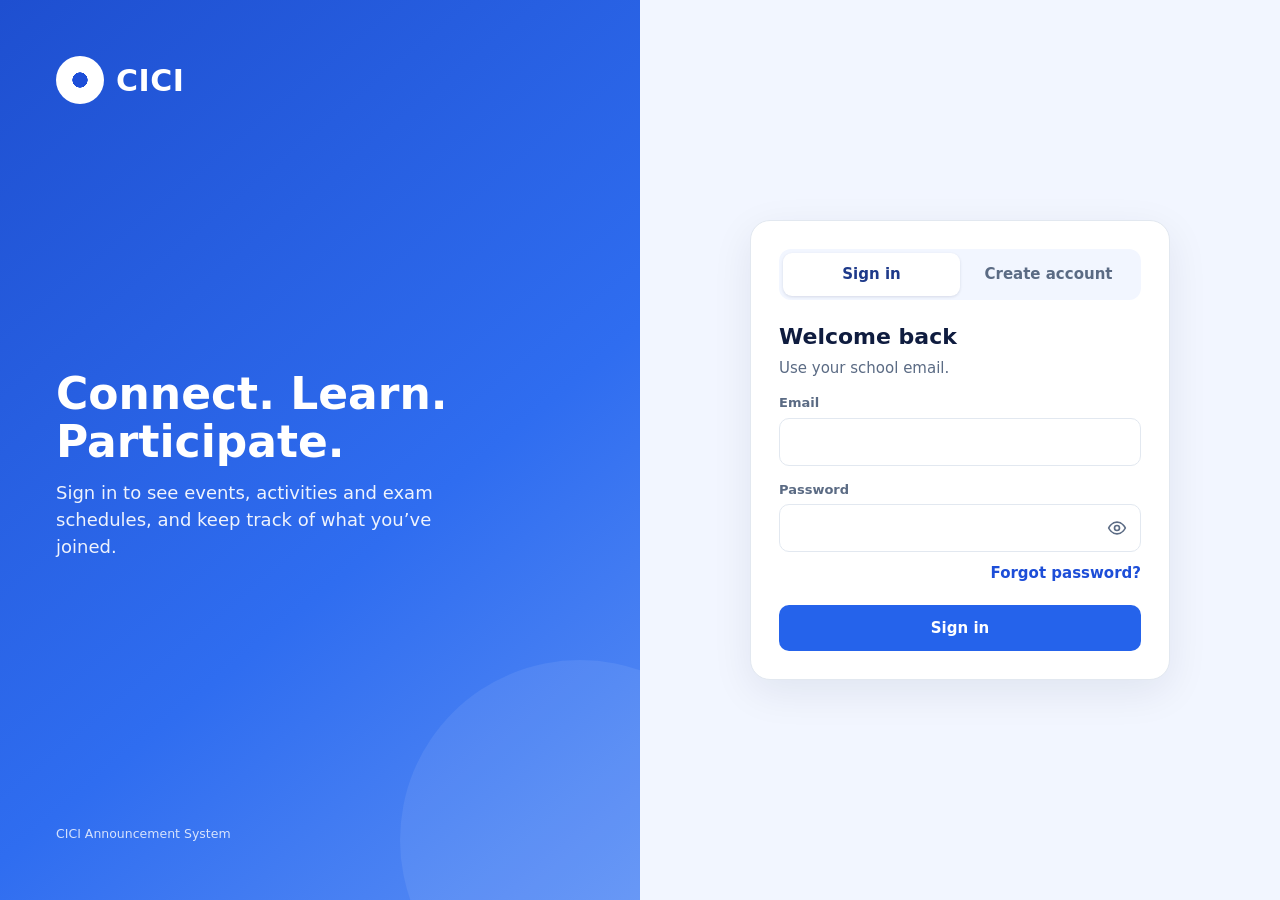
==== commit da3bbb3f: "Exam schedules, photo galleries, DB-enforced year targeting, admin roles, user management, tablet/ph" ====
--- a/public/admin.html
+++ b/public/admin.html
@@ -12,6 +12,7 @@
 <link rel="icon" type="image/png" sizes="32x32" href="icons/favicon-32.png">
 <link rel="apple-touch-icon" href="icons/apple-touch-icon.png">
 <script src="js/pwa.js" defer></script>
+<script src="js/nav-drawer.js" defer></script>
 <title>CICI Admin</title>
 <style>
 :root{--blue:#1d4ed8;--blue-d:#1e3a8a;--blue-600:#2563eb;--blue-100:#e0eaff;--blue-50:#f2f6ff;--white:#fff;--text:#0f1c3f;--muted:#5b6b84;--border:#e2e8f0;--red:#c81e1e;--green:#0f6b55;--green-bg:#d9f5ee;--amber:#8a5a00;--amber-bg:#fff1d6}
@@ -163,6 +164,50 @@
 #toast.show{opacity:1;transform:translateX(-50%) translateY(0)}
 a.btn{text-decoration:none;color:var(--text);display:inline-block}
 a.btn.primary{color:#fff}
+/* announcement editor: audience, schedules, photo gallery */
+fieldset.fld{border:0;padding:0;margin:12px 0 0;min-width:0}
+fieldset.fld legend{padding:0;font-size:13px;font-weight:600;color:var(--muted);margin-bottom:6px}
+.aud-modes{display:flex;gap:8px 16px;flex-wrap:wrap}
+.radio{display:flex;align-items:center;gap:6px;font-size:14px;font-weight:600;color:var(--text);min-height:36px;cursor:pointer}
+.radio input{width:18px;height:18px;accent-color:var(--blue-600)}
+.years{display:flex;gap:8px;flex-wrap:wrap;margin-top:8px}
+.years[hidden]{display:none}
+.chkpill{display:flex;align-items:center;gap:6px;border:1px solid var(--border);border-radius:999px;padding:6px 12px;font-size:14px;font-weight:600;color:var(--text);background:#fff;cursor:pointer;min-height:38px}
+.chkpill:has(input:checked){background:var(--blue-100);border-color:var(--blue-600);color:var(--blue-d)}
+.chkpill input{width:16px;height:16px;accent-color:var(--blue-600)}
+.hint{display:block;margin-top:6px;font-weight:400}
+.sched-row{display:grid;grid-template-columns:minmax(0,1.3fr) minmax(0,1fr) minmax(0,1fr) auto;grid-template-areas:"subj subj room del" "date start end end";gap:6px 8px;align-items:end;padding:8px 10px;border:1px solid var(--border);border-radius:12px;background:#fafcff;margin-top:6px}
+.sched-row .subj{grid-area:subj}.sched-row .sdate{grid-area:date}.sched-row .sstart{grid-area:start}.sched-row .send{grid-area:end}.sched-row .sroom{grid-area:room}.sched-row .sdel{grid-area:del}
+#editDlg label.btn{cursor:pointer;display:inline-block;position:relative;color:var(--text)}
+#editDlg label.btn input[type=file]{position:absolute;width:1px;height:1px;opacity:0;pointer-events:none}
+.sched-row label{display:grid;gap:2px;font-size:11px;font-weight:600;color:var(--muted);min-width:0}
+.sched-row input{font:inherit;font-size:14px;border:1px solid var(--border);border-radius:8px;padding:7px 8px;background:#fff;color:var(--text);width:100%;min-width:0}
+#addSched{margin-top:8px}
+.gal-edit{display:grid;grid-template-columns:repeat(auto-fill,minmax(88px,1fr));gap:8px;margin-top:6px}
+.gal-edit:empty{display:none}
+.gal-item{position:relative;aspect-ratio:1;border-radius:10px;overflow:hidden;background:var(--blue-50);border:1px solid var(--border)}
+.gal-item img{width:100%;height:100%;object-fit:cover;display:block;cursor:zoom-in}
+.gal-item .cover{position:absolute;left:4px;top:4px;background:var(--blue-d);color:#fff;font-size:10px;font-weight:700;padding:1px 6px;border-radius:6px}
+.gal-item .gbtns{position:absolute;right:4px;bottom:4px;display:flex;gap:4px}
+.gal-item .gbtns button{width:30px;height:30px;border-radius:8px;border:0;background:rgba(255,255,255,.92);color:var(--text);font-size:14px;display:grid;place-items:center;padding:0;box-shadow:0 1px 3px rgba(0,0,0,.2)}
+.gal-item .gbtns button.del{color:var(--red)}
+.gal-item.new::after{content:"new";position:absolute;right:4px;top:4px;background:var(--green-bg);color:var(--green);font-size:10px;font-weight:700;padding:1px 6px;border-radius:6px}
+.viewonly{font-size:12px;color:var(--muted);font-weight:600}
+@media (max-width:560px){
+  .sched-row{grid-template-columns:minmax(0,1fr) minmax(0,1fr) auto;grid-template-areas:"subj subj del" "date date date" "start end end" "room room room"}
+}
+
+/* users */
+.yearsum{display:grid;grid-template-columns:repeat(auto-fill,minmax(120px,1fr));gap:8px;margin-bottom:12px}
+.ysum{display:flex;flex-direction:column;align-items:flex-start;gap:0;padding:10px 12px;border:1px solid var(--border);border-radius:12px;background:#fff;text-align:left}
+.ysum b{font-size:20px;color:var(--blue-d);line-height:1.1}
+.ysum span{font-size:12px;color:var(--muted)}
+.ysum.on{border-color:var(--blue-600);background:var(--blue-50)}
+.rolepill{font-size:12px;font-weight:700;padding:3px 10px;border-radius:999px;white-space:nowrap;display:inline-block;background:#eef1f6;color:#475569}
+.rolepill.admin{background:var(--blue-d);color:#fff}
+.rolepill.faculty{background:var(--blue-100);color:var(--blue-d)}
+.rolepill.governor{background:var(--green-bg);color:var(--green)}
+
 /* site content editor */
 .grp{font-size:14px;margin:20px 0 0;color:var(--blue-d);display:flex;gap:8px;align-items:baseline;flex-wrap:wrap}
 .grp .sub{font-weight:400}
@@ -191,7 +236,9 @@
   .cell{min-height:64px;padding:4px}
   .chip{font-size:0;padding:0;height:6px;border-radius:3px}
   .more{font-size:11px;padding:0}
-  /* table becomes stacked cards, no sideways scrolling */
+}
+@media (max-width:900px){
+  /* tables become stacked cards (phones and portrait tablets): nothing cut off, no sideways scrolling */
   .tablebox{background:none;border:0;overflow:visible}
   table,tbody,tr,td{display:block;width:100%}
   thead{display:none}
@@ -201,6 +248,13 @@
   tbody tr td:last-child{grid-column:1/-1}
   td[data-l]::before{content:attr(data-l);display:block;font-size:11px;font-weight:700;text-transform:uppercase;color:var(--muted);letter-spacing:.04em}
   .acts{justify-content:flex-start}
+}
+@media (min-width:761px) and (max-width:900px){
+  /* portrait tablets: use the width — three fields per line */
+  #rows tr{grid-template-columns:auto repeat(3,minmax(0,1fr))}
+  #rows td[data-l="Title"]{grid-column:span 3}
+  #urows tr{grid-template-columns:repeat(3,minmax(0,1fr))}
+  #urows td[data-l="Email"]{grid-column:span 2}
 }
 @media (max-width:560px){
   .side{padding:8px 12px}.logo{display:none}
@@ -292,16 +346,17 @@
     <!-- USERS -->
     <section id="v-users" hidden>
       <div class="top">
-        <div><h1>Users</h1><p>People join by creating an account on the sign-in page. Change roles or suspend access here.</p></div>
+        <div><h1>Users</h1><p>People join by creating an account on the sign-in page. Update year levels and roles, reset passwords, suspend or delete accounts here.</p></div>
       </div>
       <div class="toolbar">
         <label class="search"><span aria-hidden="true">🔍</span><input id="uq" type="search" placeholder="Search name or email…" aria-label="Search users"></label>
-        <select id="uRole" aria-label="Role"><option value="">All roles</option><option>Student</option><option>Faculty</option><option>Admin</option></select>
+        <select id="uRole" aria-label="Role"><option value="">All roles</option><option value="student">Student</option><option value="faculty">Faculty Admin</option><option value="governor">Governor Admin</option><option value="admin">Admin</option></select>
         <select id="uYear" aria-label="Year level"><option value="">All years</option><option>1st year</option><option>2nd year</option><option>3rd year</option><option>4th year</option><option value="none">Year not set</option></select>
       </div>
+      <div class="yearsum" id="yearSum"></div>
       <div class="tablebox">
         <table>
-          <thead><tr><th>Name</th><th>Email</th><th>Year</th><th>Role</th><th>Status</th><th style="text-align:right">Actions</th></tr></thead>
+          <thead><tr><th>Name</th><th>Email</th><th>Year level</th><th>Role</th><th>Status</th><th style="text-align:right">Actions</th></tr></thead>
           <tbody id="urows"></tbody>
         </table>
       </div>
@@ -368,6 +423,27 @@
   </main>
 </div>
 
+<!-- update a user -->
+<dialog id="userDlg" class="small">
+  <form class="dbox" id="userForm" novalidate>
+    <h3 id="ufTitle">Update user</h3>
+    <p class="sub" id="ufEmail" style="margin:2px 0 4px"></p>
+    <label class="fld">Full name<input name="name" maxlength="60" required></label>
+    <label class="fld">Year level<select name="year"><option value="">None (staff account)</option><option>1st year</option><option>2nd year</option><option>3rd year</option><option>4th year</option></select></label>
+    <label class="fld">Role<select name="role"><option value="student">Student</option><option value="governor">Governor Admin</option><option value="faculty">Faculty Admin</option><option value="admin">Admin</option></select></label>
+    <p class="sub" id="ufRoleInfo" style="margin:6px 0 0"></p>
+    <p class="sub" id="ufSelfNote" hidden style="margin:6px 0 0">You can’t change your own role or deactivate yourself.</p>
+    <label class="chk" id="ufActiveRow"><input type="checkbox" name="active"> Account active (can sign in)</label>
+    <div class="err" id="ufErr" role="alert"></div>
+    <div class="dacts">
+      <button type="button" class="btn danger" id="ufDelete">Delete user</button>
+      <span class="sp"></span>
+      <button type="button" class="btn" data-close>Cancel</button>
+      <button type="submit" class="btn primary">Save changes</button>
+    </div>
+  </form>
+</dialog>
+
 <!-- temporary password (admin reset) -->
 <dialog id="pwDlg" class="small">
   <div class="dbox">
@@ -409,17 +485,34 @@
           <label class="fld">Start date<input name="date" type="date" required></label>
           <label class="fld">End date (optional)<input name="end" type="date"></label>
         </div>
-        <div class="row2">
-          <label class="fld">Location<input name="where" maxlength="60" placeholder="Room 105, Online…"></label>
-          <label class="fld">Audience<select name="audience"><option>All students</option><option>1st year</option><option>2nd year</option><option>3rd year</option><option>4th year</option><option>Faculty</option></select></label>
+        <label class="fld">Location<input name="where" maxlength="60" placeholder="Room 105, Online…"></label>
+
+        <fieldset class="fld aud">
+          <legend>Who can see this</legend>
+          <div class="aud-modes">
+            <label class="radio"><input type="radio" name="audMode" value="all"> All students</label>
+            <label class="radio"><input type="radio" name="audMode" value="years"> Selected year levels</label>
+            <label class="radio"><input type="radio" name="audMode" value="staff"> Staff only</label>
+          </div>
+          <div class="years" id="yearBoxes">
+            <label class="chkpill"><input type="checkbox" name="yr" value="1st year"> 1st year</label>
+            <label class="chkpill"><input type="checkbox" name="yr" value="2nd year"> 2nd year</label>
+            <label class="chkpill"><input type="checkbox" name="yr" value="3rd year"> 3rd year</label>
+            <label class="chkpill"><input type="checkbox" name="yr" value="4th year"> 4th year</label>
+          </div>
+          <span class="sub hint" id="audHint"></span>
+        </fieldset>
+
+        <div class="fld" id="schedBox" hidden>Exam schedules <span class="sub" style="font-weight:400">one row per subject or session · the announcement's dates follow these</span>
+          <div id="schedRows"></div>
+          <button type="button" class="btn sm" id="addSched">+ Add schedule</button>
         </div>
-        <div class="fld">Photo <span class="sub" style="font-weight:400">(optional, resized automatically)</span>
-          <div class="imgpick">
-            <div class="thumbbox" id="imgBox">No photo</div>
-            <div class="btns">
-              <label class="btn sm">Choose photo<input type="file" id="imgFile" accept="image/jpeg,image/png,image/webp,image/gif"></label>
-              <button type="button" class="btn sm danger" id="imgRemove" hidden>Remove</button>
-            </div>
+
+        <div class="fld">Photos <span class="sub" style="font-weight:400">(optional · up to 50 · the first one is the cover)</span>
+          <div class="gal-edit" id="galEdit"></div>
+          <div class="btns" style="display:flex;gap:8px;align-items:center;flex-wrap:wrap;margin-top:6px">
+            <label class="btn sm">+ Add photos<input type="file" id="imgFile" accept="image/jpeg,image/png,image/webp,image/gif" multiple></label>
+            <span class="sub" id="galInfo"></span>
           </div>
         </div>
         <label class="fld">Details<textarea name="body" rows="4" maxlength="400"></textarea></label>
@@ -448,7 +541,8 @@
 <div id="toast" role="status" aria-live="polite"></div>
 
 <script type="module">
-import { api, isAdmin, roleLabel, initials } from './js/data.js';
+import { api, isAdmin, roleLabel, initials, canManageType, audienceLabel, YEARS, ROLES } from './js/data.js';
+import { openLightbox } from './js/lightbox.js';
 import { loadSite, applySite, cleanSite, contrastWithWhite, DEFAULT_SITE, COLOR_PRESETS, SLIDE_TARGETS, LIMITS } from './js/site.js';
 
 /* ---------- sign-in gate: admins and faculty only ---------- */
@@ -570,7 +664,7 @@
 function tableItems() {
   const q = $('#q').value.trim().toLowerCase(), t = $('#fType').value, st = $('#fStatus').value, so = $('#fSort').value;
   return items.filter((a) => (!t || a.type === t) && (!st || statusOf(a) === st)
-      && (!q || [a.title, a.where, a.body, a.audience].join(' ').toLowerCase().includes(q)))
+      && (!q || [a.title, a.where, a.body, audienceLabel(a), ...(a.schedules || []).map((x) => x.subject + ' ' + x.room)].join(' ').toLowerCase().includes(q)))
     .sort({ date: (a, b) => a.date.localeCompare(b.date), new: (a, b) => (b.created || b.id) - (a.created || a.id), signups: (a, b) => signups(b) - signups(a), az: (a, b) => a.title.localeCompare(b.title) }[so]);
 }
 
@@ -580,21 +674,22 @@
   $('#rows').innerHTML = list.length ? list.map((a) => {
     const s = statusOf(a);
     return `<tr class="${selected.has(a.id) ? 'sel' : ''}">
-      <td class="cb"><input type="checkbox" data-sel="${a.id}" ${selected.has(a.id) ? 'checked' : ''} aria-label="Select ${esc(a.title)}"></td>
-      <td data-l="Title">${a.image ? `<img class="thumb" src="${esc(api.imageUrl(a.image))}" alt="" loading="lazy">` : ''}<button class="t" data-edit="${a.id}">${a.pinned ? '📌 ' : ''}${esc(a.title)}</button><span class="sub">${esc(a.where || '—')} · ${esc(a.audience || 'All students')}</span></td>
+      <td class="cb">${canManage(a) ? `<input type="checkbox" data-sel="${a.id}" ${selected.has(a.id) ? 'checked' : ''} aria-label="Select ${esc(a.title)}">` : ''}</td>
+      <td data-l="Title">${a.image ? `<img class="thumb" src="${esc(api.imageUrl(a.image))}" alt="" loading="lazy">` : ''}<button class="t" data-edit="${a.id}">${a.pinned ? '📌 ' : ''}${esc(a.title)}</button><span class="sub">${esc(a.where || '—')} · 👥 ${esc(audienceLabel(a))}${(a.schedules || []).length ? ` · 🗓 ${a.schedules.length} schedule${a.schedules.length > 1 ? 's' : ''}` : ''}${(a.photos || []).length > 1 ? ` · 📷 ${a.photos.length}` : ''}</span></td>
       <td data-l="Type"><span class="pill ${a.type}">${TYPE[a.type]}</span></td>
       <td data-l="Date">${range(a)}</td>
       <td data-l="Status"><span class="st ${s}">${STATUS[s]}</span></td>
       <td data-l="Sign-ups"><button class="linkbtn" data-signups="${a.id}" title="See who signed up">${signups(a)}${a.type === 'exam' ? ' reminders' : ''} →</button></td>
-      <td><div class="acts">
+      <td><div class="acts">${!canManage(a) ? '<span class="viewonly">View only</span>' : `
         <button class="iconbtn" data-act="edit" data-id="${a.id}" title="Edit" aria-label="Edit">${icon('edit')}</button>
         <button class="iconbtn ${a.pinned ? 'on' : ''}" data-act="pin" data-id="${a.id}" title="${a.pinned ? 'Unpin' : 'Pin'}" aria-label="${a.pinned ? 'Unpin' : 'Pin'}" aria-pressed="${!!a.pinned}">${icon('pin')}</button>
         <button class="iconbtn" data-act="toggle" data-id="${a.id}" title="${a.status === 'draft' ? 'Publish' : 'Unpublish'}" aria-label="${a.status === 'draft' ? 'Publish' : 'Unpublish'}">${icon(a.status === 'draft' ? 'eye' : 'eyeoff')}</button>
         <button class="iconbtn" data-act="dup" data-id="${a.id}" title="Duplicate" aria-label="Duplicate">${icon('copy')}</button>
-        <button class="iconbtn del" data-act="del" data-id="${a.id}" title="Delete" aria-label="Delete">${icon('trash')}</button>
+        <button class="iconbtn del" data-act="del" data-id="${a.id}" title="Delete" aria-label="Delete">${icon('trash')}</button>`}
       </div></td></tr>`;
   }).join('') : '<tr><td colspan="7"><p class="empty">No announcements match these filters.</p></td></tr>';
-  $('#selAll').checked = list.length > 0 && list.every((a) => selected.has(a.id));
+  const selectable = list.filter(canManage);
+  $('#selAll').checked = selectable.length > 0 && selectable.every((a) => selected.has(a.id));
   $('#bulk').hidden = !selected.size;
   $('#bulkN').textContent = `${selected.size} selected`;
 }
@@ -606,7 +701,7 @@
   for (let i = 0; i < first; i++) h += '<div class="cell out"></div>';
   for (let d = 1; d <= days; d++) {
     const k = iso(calY, calM, d);
-    const on = items.filter((a) => a.date <= k && endOf(a) >= k).sort((a, b) => a.date.localeCompare(b.date));
+    const on = items.filter((a) => (a.date <= k && endOf(a) >= k) || (a.schedules || []).some((x) => x.date === k)).sort((a, b) => a.date.localeCompare(b.date));
     h += `<div class="cell ${k === TODAY ? 'today' : ''}"><button class="n" data-newon="${k}" aria-label="Add announcement on ${fmt(k)}" title="Add on this day">${d}</button>
       ${on.slice(0, 3).map((a) => `<button class="chip ${a.type} ${a.status === 'draft' ? 'draft' : ''}" data-edit="${a.id}" title="${esc(a.title)}">${esc(a.title)}</button>`).join('')}
       ${on.length > 3 ? `<span class="more">+${on.length - 3} more</span>` : ''}</div>`;
@@ -618,21 +713,87 @@
 
 function renderUsers() {
   const q = $('#uq').value.trim().toLowerCase(), r = $('#uRole').value, y = $('#uYear').value;
-  const list = users.filter((u) => (!r || roleLabel(u.role) === r) && (!y || (y === 'none' ? u.role === 'student' && !u.year : u.year === y)) && (!q || (u.name + ' ' + u.email).toLowerCase().includes(q)));
+  const list = users.filter((u) => (!r || u.role === r) && (!y || (y === 'none' ? !u.year : u.year === y)) && (!q || (u.name + ' ' + u.email).toLowerCase().includes(q)));
+  // Students per year level, so admins can see the classification at a glance.
+  const students = users.filter((u) => u.role === 'student');
+  $('#yearSum').innerHTML = [...YEARS, ''].map((yr) => {
+    const n = students.filter((u) => (u.year || '') === yr).length;
+    if (!yr && !n) return '';
+    return `<button class="ysum ${y === (yr || 'none') ? 'on' : ''}" data-yfilter="${yr || 'none'}"><b>${n}</b><span>${yr || 'Year not set'}</span></button>`;
+  }).join('');
   $('#urows').innerHTML = list.length ? list.map((u) => {
     const self = u.id === me.id;
     return `<tr>
     <td data-l="Name"><span class="user"><span class="ua">${esc(initials(u.name))}</span><b>${esc(u.name)}${self ? ' (you)' : ''}</b></span></td>
     <td data-l="Email">${esc(u.email)}</td>
-    <td data-l="Year">${u.role === 'student' ? esc(u.year || 'Not set') : '<span class="sub">—</span>'}</td>
-    <td data-l="Role"><select data-role="${esc(u.id)}" aria-label="Role for ${esc(u.name)}" ${self ? 'disabled title="You can’t change your own role"' : ''}>${['student', 'faculty', 'admin'].map((x) => `<option value="${x}" ${x === u.role ? 'selected' : ''}>${roleLabel(x)}</option>`).join('')}</select></td>
+    <td data-l="Year level">${u.year ? esc(u.year) : `<span class="sub">${u.role === 'student' ? '⚠ Not set' : '—'}</span>`}</td>
+    <td data-l="Role"><span class="rolepill ${u.role}">${esc(roleLabel(u.role))}</span></td>
     <td data-l="Status"><span class="st ${u.active ? 'published' : 'draft'}">${u.active ? 'Active' : 'Suspended'}</span></td>
     <td><div class="acts">
+      <button class="iconbtn" data-act="uedit" data-id="${esc(u.id)}" title="Update" aria-label="Update ${esc(u.name)}">${icon('edit')}</button>
       ${self ? '' : `<button class="iconbtn" data-act="ureset" data-id="${esc(u.id)}" title="Reset password" aria-label="Reset password for ${esc(u.name)}">${icon('key')}</button>`}
       ${self ? '' : `<button class="iconbtn" data-act="uactive" data-id="${esc(u.id)}" title="${u.active ? 'Suspend' : 'Reactivate'}" aria-label="${u.active ? 'Suspend' : 'Reactivate'} ${esc(u.name)}">${icon('power')}</button>`}
+      ${self ? '' : `<button class="iconbtn del" data-act="udelete" data-id="${esc(u.id)}" title="Delete" aria-label="Delete ${esc(u.name)}">${icon('trash')}</button>`}
     </div></td></tr>`;
   }).join('') : '<tr><td colspan="6"><p class="empty">No users match.</p></td></tr>';
 }
+
+/* ---------- update / delete a user (admins) ---------- */
+let editingUser = null;
+function openUserEditor(u) {
+  editingUser = u;
+  const f = $('#userForm'), self = u.id === me.id;
+  f.reset(); $('#ufErr').textContent = '';
+  $('#ufTitle').textContent = `Update ${u.name}`;
+  $('#ufEmail').textContent = u.email;
+  f.elements.name.value = u.name;
+  f.elements.year.value = u.year || '';
+  f.elements.role.value = u.role;
+  f.elements.role.disabled = self;
+  f.elements.active.checked = u.active;
+  $('#ufActiveRow').hidden = self;
+  $('#ufDelete').hidden = self;
+  $('#ufSelfNote').hidden = !self;
+  syncRoleInfo();
+  $('#userDlg').showModal();
+  f.elements.name.focus();
+}
+function syncRoleInfo() { $('#ufRoleInfo').textContent = ROLES[$('#userForm').elements.role.value].info; }
+$('#userForm').elements.role.addEventListener('change', syncRoleInfo);
+async function deleteUser(u) {
+  if (!confirm(`Delete ${u.name} (${u.email})?\n\nThis permanently removes their account, sign-ups and saved items. It can't be undone.`)) return false;
+  try {
+    await api.adminDeleteUser(u.id);
+    api.log(`Deleted user ${u.name} (${u.email})`);
+    toast('User deleted');
+    await refresh();
+    return true;
+  } catch (err) { toast('Couldn’t delete: ' + err.message); return false; }
+}
+$('#ufDelete').addEventListener('click', async () => { if (await deleteUser(editingUser)) $('#userDlg').close(); });
+$('#userForm').addEventListener('submit', async (e) => {
+  e.preventDefault();
+  const f = e.target.elements, u = editingUser, self = u.id === me.id;
+  const patch = { name: f.name.value.trim(), year: f.year.value };
+  if (!self) { patch.role = f.role.value; patch.active = f.active.checked; }
+  const role = patch.role || u.role;
+  if (!patch.name) return ($('#ufErr').textContent = 'Please enter a name.');
+  if (role === 'student' && !patch.year) return ($('#ufErr').textContent = 'Students need a year level so they receive the right announcements.');
+  const btn = e.target.querySelector('[type=submit]'); btn.disabled = true;
+  try {
+    await api.updateProfile(u.id, patch);
+    const changes = [];
+    if (patch.year !== (u.year || '')) changes.push(`year → ${patch.year || 'none'}`);
+    if (patch.role && patch.role !== u.role) changes.push(`role → ${roleLabel(patch.role)}`);
+    if ('active' in patch && patch.active !== u.active) changes.push(patch.active ? 'reactivated' : 'suspended');
+    if (patch.name !== u.name) changes.push('name');
+    api.log(`Updated ${patch.name}${changes.length ? ': ' + changes.join(', ') : ''}`);
+    $('#userDlg').close();
+    toast('User updated');
+    await refresh();
+  } catch (err) { $('#ufErr').textContent = 'Couldn’t save: ' + err.message; }
+  finally { btn.disabled = false; }
+});
 
 function renderSettings() { $('#sAud').value = cfg.audience; $('#sDraft').checked = cfg.draftFirst; }
 
@@ -762,108 +923,211 @@
 });
 if (isAdmin(me)) fillSiteForm();
 
-let photo = { current: '', blob: null, removed: false, preview: '' };
-function setPhotoPreview() {
-  const url = photo.blob ? photo.preview : photo.removed ? '' : api.imageUrl(photo.current);
-  const box = $('#imgBox');
-  box.style.backgroundImage = url ? `url("${url}")` : '';
-  box.classList.toggle('has', !!url); box.textContent = url ? '' : 'No photo';
-  $('#imgRemove').hidden = !url;
-  $('#pImg').style.backgroundImage = url ? `url("${url}")` : '';
-  $('#pImg').classList.toggle('has', !!url);
-}
-function resetPhoto(current = '') {
-  if (photo.preview) URL.revokeObjectURL(photo.preview);
-  photo = { current, blob: null, removed: false, preview: '' };
-  $('#imgFile').value = '';
-  setPhotoPreview();
-}
+/* ---------- announcement editor ---------- */
+const MAX_PHOTOS = 50;
+// Photos being edited: { path } for saved ones, { blob, url } for new ones not uploaded yet.
+let gallery = [];
+let originalPhotos = [];
+let schedules = [];
+
+const canManage = (a) => canManageType(me, a.type);
+
+function renderGallery() {
+  $('#galEdit').innerHTML = gallery.map((g, i) => `
+    <div class="gal-item ${g.blob ? 'new' : ''}">
+      <img src="${esc(g.blob ? g.url : api.imageUrl(g.path))}" alt="Photo ${i + 1}" data-gview="${i}">
+      ${i === 0 ? '<span class="cover">Cover</span>' : ''}
+      <span class="gbtns">
+        ${i > 0 ? `<button type="button" data-gcover="${i}" title="Make cover" aria-label="Make photo ${i + 1} the cover">★</button>` : ''}
+        <button type="button" class="del" data-gdel="${i}" title="Remove" aria-label="Remove photo ${i + 1}">✕</button>
+      </span>
+    </div>`).join('');
+  $('#galInfo').textContent = gallery.length ? `${gallery.length} photo${gallery.length > 1 ? 's' : ''}${gallery.length >= MAX_PHOTOS ? ' (maximum reached)' : ''}` : 'No photos yet';
+  updateCover();
+}
+function updateCover() {
+  const cover = gallery[0] ? (gallery[0].blob ? gallery[0].url : api.imageUrl(gallery[0].path)) : '';
+  $('#pImg').style.backgroundImage = cover ? `url("${cover}")` : '';
+  $('#pImg').classList.toggle('has', !!cover);
+}
+function clearGallery() {
+  gallery.forEach((g) => g.url && URL.revokeObjectURL(g.url));
+  gallery = [];
+}
+$('#galEdit').addEventListener('click', (e) => {
+  const v = e.target.closest('[data-gview]'), c = e.target.closest('[data-gcover]'), d = e.target.closest('[data-gdel]');
+  if (v) return openLightbox(gallery.map((g) => (g.blob ? g.url : api.imageUrl(g.path))), +v.dataset.gview);
+  if (c) { const [g] = gallery.splice(+c.dataset.gcover, 1); gallery.unshift(g); return renderGallery(); }
+  if (d) { const [g] = gallery.splice(+d.dataset.gdel, 1); if (g.url) URL.revokeObjectURL(g.url); return renderGallery(); }
+});
 $('#imgFile').addEventListener('change', async (e) => {
-  const file = e.target.files[0]; if (!file) return;
-  $('#formErr').textContent = 'Preparing photo…';
-  $('#formSubmit').disabled = true; // don't let Save run with the old photo while this one is processing
-  try {
-    const blob = await api.prepareImage(file);
-    if (photo.preview) URL.revokeObjectURL(photo.preview);
-    photo.blob = blob; photo.removed = false; photo.preview = URL.createObjectURL(blob);
-    $('#formErr').textContent = '';
-    setPhotoPreview();
-  } catch (err) { $('#formErr').textContent = err.message; e.target.value = ''; }
-  finally { $('#formSubmit').disabled = false; }
-});
-$('#imgRemove').addEventListener('click', () => {
-  if (photo.preview) URL.revokeObjectURL(photo.preview);
-  photo.blob = null; photo.preview = ''; photo.removed = true; $('#imgFile').value = '';
-  setPhotoPreview();
-});
-// Delete photos that no remaining announcement uses (duplicates can share one).
+  const files = [...e.target.files]; e.target.value = '';
+  if (!files.length) return;
+  const room = MAX_PHOTOS - gallery.length;
+  if (room <= 0) return ($('#formErr').textContent = `An announcement can have at most ${MAX_PHOTOS} photos.`);
+  const take = files.slice(0, room);
+  $('#formSubmit').disabled = true; // don't save while photos are still being prepared
+  const problems = [];
+  for (let i = 0; i < take.length; i++) {
+    $('#formErr').textContent = `Preparing photo ${i + 1} of ${take.length}…`;
+    try { const blob = await api.prepareImage(take[i]); gallery.push({ blob, url: URL.createObjectURL(blob) }); renderGallery(); }
+    catch (err) { problems.push(`${take[i].name}: ${err.message}`); }
+  }
+  if (files.length > take.length) problems.push(`Only ${take.length} added: the limit is ${MAX_PHOTOS} photos.`);
+  $('#formErr').textContent = problems.join(' ');
+  $('#formSubmit').disabled = false;
+});
+
+// Exam schedule rows
+function renderSchedules() {
+  $('#schedRows').innerHTML = schedules.map((x, i) => `
+    <div class="sched-row" data-si="${i}">
+      <label class="subj">Subject / session<input data-sk="subject" maxlength="80" value="${esc(x.subject)}" placeholder="e.g. Data Structures"></label>
+      <label class="sdate">Date<input type="date" data-sk="date" value="${esc(x.date)}"></label>
+      <label class="sstart">Start time<input type="time" data-sk="start" value="${esc(x.start)}"></label>
+      <label class="send">End time<input type="time" data-sk="end" value="${esc(x.end)}"></label>
+      <label class="sroom">Room<input data-sk="room" maxlength="60" value="${esc(x.room)}" placeholder="Room 105"></label>
+      <button type="button" class="iconbtn del sdel" data-sdel="${i}" aria-label="Remove schedule ${i + 1}">${icon('trash')}</button>
+    </div>`).join('') || '<p class="sub" style="margin:6px 0 0">No schedules yet.</p>';
+}
+$('#schedRows').addEventListener('input', (e) => {
+  const el = e.target.closest('[data-sk]'); if (!el) return;
+  schedules[+el.closest('.sched-row').dataset.si][el.dataset.sk] = el.value;
+});
+$('#schedRows').addEventListener('click', (e) => {
+  const d = e.target.closest('[data-sdel]'); if (!d) return;
+  schedules.splice(+d.dataset.sdel, 1); renderSchedules();
+});
+$('#addSched').addEventListener('click', () => {
+  const last = schedules[schedules.length - 1];
+  schedules.push({ subject: '', date: last ? last.date : ($('#form').elements.date.value || TODAY), start: last ? last.start : '', end: last ? last.end : '', room: '' });
+  renderSchedules();
+  $('#schedRows .sched-row:last-child [data-sk=subject]').focus();
+});
+
+// Audience controls
+function setAudience(years, staffOnly) {
+  const f = $('#form').elements;
+  const mode = staffOnly ? 'staff' : years.length ? 'years' : 'all';
+  f.audMode.value = mode;
+  document.querySelectorAll('#yearBoxes input').forEach((c) => { c.checked = years.includes(c.value); });
+  syncAudience();
+}
+function syncAudience() {
+  const mode = $('#form').elements.audMode.value;
+  $('#yearBoxes').hidden = mode !== 'years';
+  $('#audHint').textContent = mode === 'all' ? 'Every student can see it.' : mode === 'staff' ? 'Only admins, faculty and governors can see it.' : 'Only students in the ticked year levels can see it.';
+}
+
+// Delete photos that no remaining announcement uses (duplicates can share them).
 async function cleanupImages(paths, remaining) {
-  const used = new Set(remaining.map((x) => x.image).filter(Boolean));
+  const used = new Set(remaining.flatMap((x) => x.photos && x.photos.length ? x.photos : [x.image]).filter(Boolean));
   for (const p of new Set(paths.filter(Boolean))) if (!used.has(p)) await api.deleteImage(p);
 }
 async function removeAnnouncements(list) {
   const ids = list.map((x) => x.id);
   await api.deleteAnnouncements(ids);
-  await cleanupImages(list.map((x) => x.image), items.filter((x) => !ids.includes(x.id)));
+  await cleanupImages(list.flatMap((x) => x.photos || [x.image]), items.filter((x) => !ids.includes(x.id)));
 }
 
 function openEditor(a, preset = {}) {
+  if (a && !canManage(a)) return toast(`${TYPE[a.type]} announcements can only be edited by Faculty Admins and Admins.`);
   editingId = a ? a.id : null;
   const f = $('#form'); f.reset(); $('#formErr').textContent = '';
   $('#formTitle').textContent = a ? 'Edit announcement' : 'New announcement';
   $('#formSubmit').textContent = a ? 'Save changes' : 'Create';
   $('#formDelete').hidden = !a;
-  const src = a || { type: 'event', status: cfg.draftFirst ? 'draft' : 'published', date: TODAY, audience: cfg.audience, ...preset };
-  for (const k of ['title', 'type', 'status', 'date', 'end', 'where', 'audience', 'body']) f.elements[k].value = src[k] || '';
+  // Governors can't pick the Exam type.
+  f.elements.type.querySelector('option[value=exam]').disabled = !canManageType(me, 'exam');
+  const defYears = YEARS.includes(cfg.audience) ? [cfg.audience] : [];
+  const src = a || { type: 'event', status: cfg.draftFirst ? 'draft' : 'published', date: TODAY, years: defYears, staffOnly: cfg.audience === 'Faculty', ...preset };
+  for (const k of ['title', 'type', 'status', 'date', 'end', 'where', 'body']) f.elements[k].value = src[k] || '';
   f.elements.pinned.checked = !!src.pinned;
-  resetPhoto(a ? a.image || '' : '');
+  setAudience(src.years || [], !!src.staffOnly);
+  clearGallery();
+  originalPhotos = a ? (a.photos && a.photos.length ? a.photos.slice() : a.image ? [a.image] : []) : [];
+  gallery = originalPhotos.map((path) => ({ path }));
+  schedules = a && a.schedules ? a.schedules.map((x) => ({ ...x })) : [];
+  renderGallery(); renderSchedules();
   preview(); $('#editDlg').showModal(); f.elements.title.focus();
 }
 function formData() {
   const f = $('#form').elements;
+  const mode = f.audMode.value;
+  const years = mode === 'years' ? [...document.querySelectorAll('#yearBoxes input:checked')].map((c) => c.value) : [];
   return { title: f.title.value.trim(), type: f.type.value, status: f.status.value, date: f.date.value, end: f.end.value,
-    where: f.where.value.trim(), audience: f.audience.value, body: f.body.value.trim(), pinned: f.pinned.checked };
+    where: f.where.value.trim(), years, staffOnly: mode === 'staff', body: f.body.value.trim(), pinned: f.pinned.checked };
 }
 function preview() {
   const d = formData();
+  syncAudience();
+  $('#schedBox').hidden = d.type !== 'exam';
   $('#pImg').className = 'img ' + d.type;
-  setPhotoPreview();
+  updateCover();
   $('#pType').className = 'pill ' + d.type; $('#pType').textContent = TYPE[d.type];
   $('#pStatus').className = 'st ' + d.status; $('#pStatus').textContent = STATUS[d.status];
   $('#pTitle').textContent = d.title || 'Untitled announcement';
-  $('#pMeta').textContent = (d.date ? '📅 ' + range(d) : '📅 No date') + (d.where ? '  ·  📍 ' + d.where : '');
+  $('#pMeta').textContent = (d.date ? '📅 ' + range(d) : '📅 No date') + (d.where ? '  ·  📍 ' + d.where : '')
+    + (d.type === 'exam' && schedules.length ? `  ·  🗓 ${schedules.length} schedule${schedules.length > 1 ? 's' : ''}` : '')
+    + (gallery.length > 1 ? `  ·  📷 ${gallery.length}` : '');
   $('#pBody').textContent = d.body || 'Details will appear here.';
-  $('#pAud').textContent = 'Audience: ' + d.audience + (d.pinned ? ' · 📌 Pinned' : '');
+  $('#pAud').textContent = 'Visible to: ' + audienceLabel(d) + (d.pinned ? ' · 📌 Pinned' : '');
 }
 $('#form').addEventListener('input', preview);
+$('#form').addEventListener('change', preview);
+$('#addSched').addEventListener('click', preview);
+$('#schedRows').addEventListener('click', preview);
 $('#form').addEventListener('submit', async (e) => {
   e.preventDefault();
+  const err = (m) => { $('#formErr').textContent = m; };
   const d = formData();
-  if (!d.title) return ($('#formErr').textContent = 'Please add a title.');
-  if (!d.date) return ($('#formErr').textContent = 'Please choose a start date.');
-  if (d.end && d.end < d.date) return ($('#formErr').textContent = 'End date can’t be before the start date.');
+  if (!d.title) return err('Please add a title.');
+  if (!canManageType(me, d.type)) return err(`Your role can’t publish ${TYPE[d.type].toLowerCase()} announcements.`);
+  if (d.years.length === 0 && $('#form').elements.audMode.value === 'years') return err('Tick at least one year level, or choose “All students”.');
+  // Exam schedules: every row needs a subject and a date; the announcement spans them.
+  const sched = d.type === 'exam' ? schedules.map((x) => ({ subject: x.subject.trim(), date: x.date, start: x.start, end: x.end, room: (x.room || '').trim() })) : [];
+  for (let i = 0; i < sched.length; i++) {
+    const x = sched[i];
+    if (!x.subject) return err(`Schedule ${i + 1} needs a subject.`);
+    if (!x.date) return err(`Schedule ${i + 1} needs a date.`);
+    if (x.start && x.end && x.end <= x.start) return err(`Schedule ${i + 1}: the end time must be after the start time.`);
+  }
+  if (sched.length) {
+    const ds = sched.map((x) => x.date).sort();
+    d.date = ds[0]; d.end = ds[ds.length - 1];
+  }
+  if (!d.date) return err('Please choose a start date.');
+  if (d.end && d.end < d.date) return err('End date can’t be before the start date.');
   if (d.end === d.date) d.end = '';
+  d.schedules = sched;
+
   const btn = $('#formSubmit'); btn.disabled = true;
-  const old = photo.current;
-  let uploaded = '';
+  const uploaded = [];
   try {
-    if (photo.blob) { $('#formErr').textContent = 'Uploading photo…'; uploaded = d.image = await api.uploadImage(photo.blob); }
-    else if (photo.removed) d.image = '';
-    else d.image = old;
-    $('#formErr').textContent = '';
+    const toUpload = gallery.filter((g) => g.blob).length;
+    const paths = [];
+    for (const g of gallery) {
+      if (g.blob) { err(`Uploading photo ${uploaded.length + 1} of ${toUpload}…`); const path = await api.uploadImage(g.blob); uploaded.push(path); paths.push(path); }
+      else paths.push(g.path);
+    }
+    d.photos = paths;
+    err('Saving…');
     await api.saveAnnouncement(editingId ? { id: editingId, ...d } : d);
-    if (old && d.image !== old) await cleanupImages([old], items.filter((x) => x.id !== editingId));
-    uploaded = '';
+    const removed = originalPhotos.filter((p) => !paths.includes(p));
+    if (removed.length) await cleanupImages(removed, items.filter((x) => x.id !== editingId));
+    uploaded.length = 0;
+    err('');
     api.log(editingId ? `Edited “${d.title}”` : `${d.status === 'draft' ? 'Drafted' : 'Published'} “${d.title}”`);
     $('#editDlg').close();
-    toast(editingId ? 'Changes saved' : d.status === 'draft' ? 'Saved as draft' : 'Published to students');
+    toast(editingId ? 'Changes saved' : d.status === 'draft' ? 'Saved as draft' : `Published to ${audienceLabel(d) === 'All students' ? 'all students' : audienceLabel(d)}`);
     await refresh();
-  } catch (err) {
-    $('#formErr').textContent = 'Couldn’t save: ' + err.message;
-    if (uploaded) api.deleteImage(uploaded); // don't leave an orphaned upload behind
+  } catch (ex) {
+    err('Couldn’t save: ' + ex.message);
+    uploaded.forEach((p) => api.deleteImage(p)); // don't leave orphaned uploads behind
   }
   finally { btn.disabled = false; }
 });
+$('#editDlg').addEventListener('close', clearGallery);
 
 /* ---------- sign-up list ---------- */
 let suItem = null, suPeople = [], suSample = 0;
@@ -907,8 +1171,9 @@
 /* ---------- CSV export ---------- */
 function exportCsv() {
   const cell = (v) => `"${String(v ?? '').replace(/"/g, '""')}"`;
-  const rows = [['Title', 'Type', 'Status', 'Start', 'End', 'Location', 'Audience', 'Pinned', 'Sign-ups', 'Details']]
-    .concat(tableItems().map((a) => [a.title, TYPE[a.type], STATUS[statusOf(a)], a.date, a.end || '', a.where, a.audience, a.pinned ? 'Yes' : 'No', signups(a), a.body]));
+  const rows = [['Title', 'Type', 'Status', 'Start', 'End', 'Location', 'Visible to', 'Pinned', 'Sign-ups', 'Exam schedules', 'Photos', 'Details']]
+    .concat(tableItems().map((a) => [a.title, TYPE[a.type], STATUS[statusOf(a)], a.date, a.end || '', a.where, audienceLabel(a), a.pinned ? 'Yes' : 'No', signups(a),
+      (a.schedules || []).map((x) => `${x.subject} ${x.date}${x.start ? ' ' + x.start + (x.end ? '-' + x.end : '') : ''}${x.room ? ' ' + x.room : ''}`).join('; '), (a.photos || []).length, a.body]));
   const url = URL.createObjectURL(new Blob([rows.map((r) => r.map(cell).join(',')).join('\r\n')], { type: 'text/csv' }));
   const link = Object.assign(document.createElement('a'), { href: url, download: 'cici-announcements.csv' });
   document.body.append(link); link.click(); link.remove(); setTimeout(() => URL.revokeObjectURL(url), 1000);
@@ -923,6 +1188,8 @@
   const su = t.closest('[data-signups]'); if (su) return openSignups(su.dataset.signups);
   const ed = t.closest('[data-edit]'); if (ed) return openEditor(byId(ed.dataset.edit));
   const nd = t.closest('[data-newon]'); if (nd) return openEditor(null, { date: nd.dataset.newon });
+  const yf = t.closest('[data-yfilter]');
+  if (yf) { $('#uYear').value = $('#uYear').value === yf.dataset.yfilter ? '' : yf.dataset.yfilter; return renderUsers(); }
   const st = t.closest('[data-stat]');
   if (st) {
     const k = st.dataset.stat;
@@ -936,17 +1203,20 @@
   switch (b.dataset.act) {
     case 'new': return openEditor(null);
     case 'edit': return openEditor(a);
-    case 'pin': return run(async () => { await api.updateAnnouncements([a.id], { pinned: !a.pinned }); api.log(`${a.pinned ? 'Unpinned' : 'Pinned'} “${a.title}”`); }, a.pinned ? 'Unpinned' : 'Pinned');
+    case 'pin': if (!canManage(a)) return; return run(async () => { await api.updateAnnouncements([a.id], { pinned: !a.pinned }); api.log(`${a.pinned ? 'Unpinned' : 'Pinned'} “${a.title}”`); }, a.pinned ? 'Unpinned' : 'Pinned');
     case 'toggle': {
+      if (!canManage(a)) return;
       const next = a.status === 'draft' ? 'published' : 'draft';
       return run(async () => { await api.updateAnnouncements([a.id], { status: next }); api.log(`${next === 'draft' ? 'Unpublished' : 'Published'} “${a.title}”`); },
         next === 'draft' ? 'Moved to draft — hidden from students' : 'Published to students');
     }
     case 'dup': {
+      if (!canManage(a)) return;
       const { id, created, signups: _s, ...rest } = a;
       return run(async () => { await api.saveAnnouncement({ ...rest, title: (a.title + ' (copy)').slice(0, 80), status: 'draft', pinned: false }); api.log(`Duplicated “${a.title}”`); }, 'Duplicated as draft');
     }
     case 'del':
+      if (!canManage(a)) return;
       if (!confirm(`Delete “${a.title}”? Students will no longer see it.`)) return;
       selected.delete(a.id);
       return run(async () => { await removeAnnouncements([a]); api.log(`Deleted “${a.title}”`); }, 'Deleted');
@@ -993,6 +1263,8 @@
       try { await navigator.clipboard.writeText($('#pwValue').textContent); toast('Password copied'); }
       catch { toast('Select the password and copy it'); }
       return;
+    case 'uedit': return openUserEditor(u);
+    case 'udelete': return deleteUser(u);
     case 'uactive':
       if (u.active && !confirm(`Suspend ${u.name}? They won’t be able to sign in or see announcements.`)) return;
       return run(async () => { await api.updateProfile(u.id, { active: !u.active }); api.log(`${u.active ? 'Suspended' : 'Reactivated'} ${u.name}`); }, u.active ? 'User suspended' : 'User reactivated');
@@ -1009,11 +1281,8 @@
 document.addEventListener('change', async (e) => {
   const t = e.target;
   if (t.dataset.sel) { const id = +t.dataset.sel; t.checked ? selected.add(id) : selected.delete(id); return renderTable(); }
-  if (t.id === 'selAll') { tableItems().forEach((a) => (t.checked ? selected.add(a.id) : selected.delete(a.id))); return renderTable(); }
-  if (t.dataset.role) {
-    const u = users.find((x) => x.id == t.dataset.role), role = t.value;
-    return run(async () => { await api.updateProfile(u.id, { role }); api.log(`Changed ${u.name} to ${roleLabel(role)}`); }, `${u.name} is now ${roleLabel(role)}`);
-  }
+  if (t.id === 'selAll') { tableItems().filter(canManage).forEach((a) => (t.checked ? selected.add(a.id) : selected.delete(a.id))); return renderTable(); }
+
   if (t.id === 'sAud') { cfg.audience = t.value; saveCfg(); return toast('Default audience saved'); }
   if (t.id === 'sDraft') { cfg.draftFirst = t.checked; saveCfg(); return toast('Saved'); }
   if (['fType', 'fStatus', 'fSort', 'uRole', 'uYear'].includes(t.id)) render();
--- a/public/css/mobile.css
+++ b/public/css/mobile.css
@@ -63,7 +63,7 @@
   /* bigger hit areas for small controls, without changing how they look */
   .hero { padding-bottom: 52px !important; }
   .hero .dots { bottom: 10px !important; gap: 4px !important; }
-  .hero .dots button { box-sizing: content-box; width: 10px !important; height: 10px !important; padding: 11px; background-clip: content-box; }
+  .hero .dots button, .hero .dots button.on { box-sizing: content-box; width: 10px !important; height: 10px !important; padding: 11px; background-clip: content-box !important; }
   .calnav button { min-width: 44px; min-height: 44px; }
   .titlebtn { padding: 6px 0; }
   .search input { min-height: 28px; }
@@ -94,5 +94,76 @@
   #toast { bottom: calc(84px + env(safe-area-inset-bottom)) !important; }
 }
 
+/* ---------- phones: admin lists, filters and small controls ---------- */
+@media (max-width: 760px) {
+  /* Users list: name and email on their own full-width lines; long emails wrap instead of being cut off */
+  #urows tr { grid-template-columns: minmax(0, 1fr) minmax(0, 1fr) !important; }
+  #urows td[data-l="Name"], #urows td[data-l="Email"] { grid-column: 1 / -1; }
+  td { overflow-wrap: anywhere; }
+  /* filter rows: dropdowns share the width instead of shrinking to their text */
+  .toolbar select { flex: 1 1 140px; min-height: 44px; }
+  .toolbar .search { min-height: 46px; }
+  /* bigger tap areas for text links and small numbers */
+  td .t { padding: 6px 0; min-height: 34px; }
+  .cell .n { min-width: 0 !important; width: 100%; min-height: 34px; padding: 2px 0; border-radius: 8px !important; }
+  .link { padding: 10px 0; }
+  .yearsum { grid-template-columns: repeat(2, minmax(0, 1fr)); }
+  /* long forms: keep Save / Cancel in reach while scrolling */
+  #editDlg .dacts, #userDlg .dacts {
+    position: sticky; bottom: 0; z-index: 2; background: #fff; margin: 14px -22px 0;
+    padding: 10px 22px calc(10px + env(safe-area-inset-bottom)); border-top: 1px solid var(--border);
+  }
+  #siteForm .dacts {
+    position: sticky; bottom: calc(72px + env(safe-area-inset-bottom)); z-index: 2; background: #fff;
+    margin: 14px -18px -18px; padding: 10px 18px; border-top: 1px solid var(--border); border-radius: 0 0 16px 16px;
+  }
+}
+
+/* ---------- portrait tablets: menu button + slide-in drawer (js/nav-drawer.js) ---------- */
+.menu-btn, .drawer-backdrop, .drawer-logo { display: none; }
+@media (min-width: 761px) and (max-width: 1100px) {
+  .menu-btn { display: grid; place-items: center; width: 46px; height: 46px; margin-left: auto; border: 1px solid var(--border); border-radius: 12px; background: #fff; color: var(--text); flex: none; padding: 0; }
+  .side .nav {
+    position: fixed !important; top: 0; bottom: 0; left: 0; z-index: 70; width: min(300px, 82vw);
+    display: flex !important; flex-direction: column !important; flex-wrap: nowrap !important; gap: 4px !important;
+    padding: calc(18px + env(safe-area-inset-top)) 14px 20px; overflow-y: auto;
+    background: linear-gradient(180deg, #f7f9ff, #eef3ff); box-shadow: 0 0 40px rgba(15, 28, 63, .25);
+    transform: translateX(-105%); transition: transform .25s ease; visibility: hidden;
+  }
+  body.drawer-open .side .nav { transform: none; visibility: visible; }
+  /* the top bar holds the drawer, so lift it above the dimmed backdrop while open */
+  body.drawer-open .side { z-index: 80 !important; }
+  .side .nav button, .side .nav a { width: 100% !important; min-height: 48px; padding: 12px 14px !important; font-size: 15px !important; }
+  .side .nav hr { display: block !important; width: 100%; }
+  .drawer-logo { display: flex; padding: 0 6px 14px !important; }
+  .drawer-backdrop { display: block; position: fixed; inset: 0; z-index: 65; background: rgba(15, 28, 63, .4); opacity: 0; pointer-events: none; transition: opacity .2s; }
+  body.drawer-open .drawer-backdrop { opacity: 1; pointer-events: auto; }
+}
+@media (prefers-reduced-motion: reduce) { .side .nav { transition: none !important; } }
+
+/* ---------- touch screens of any size: finger-sized controls (mouse users keep the compact look) ---------- */
+@media (pointer: coarse) {
+  .iconbtn { width: 42px !important; height: 42px !important; }
+  .btn.sm { min-height: 40px; }
+  .chips button { min-height: 40px; }
+  .linkbtn { min-height: 40px; display: inline-flex; align-items: center; }
+  .sort, .toolbar select { min-height: 44px; }
+  .search { min-height: 46px; }
+  .calnav button { min-width: 44px; min-height: 44px; }
+  .cal button { width: 100% !important; max-width: 40px; height: auto !important; aspect-ratio: 1; }
+  .cell .n { min-width: 34px; min-height: 34px; }
+  .card .foot .btn { min-height: 40px; }
+  .linkbtn { min-width: 40px; justify-content: center; }
+  .titlebtn { min-height: 36px; }
+  .swatch { width: 40px; height: 40px; }
+  .gal-item .gbtns button { width: 36px; height: 36px; }
+  td .t { padding: 6px 0; min-height: 36px; }
+  .titlebtn { padding: 6px 0; }
+  .star { min-width: 44px; min-height: 44px; }
+  .link { padding: 10px 0; }
+  .hero .dots button, .hero .dots button.on { box-sizing: content-box; padding: 11px; background-clip: content-box !important; }
+  .qcard .go { width: 40px; height: 40px; }
+}
+
 @keyframes sheet-up { from { transform: translateY(100%); } to { transform: none; } }
 @media (prefers-reduced-motion: reduce) { dialog[open] { animation: none; } }
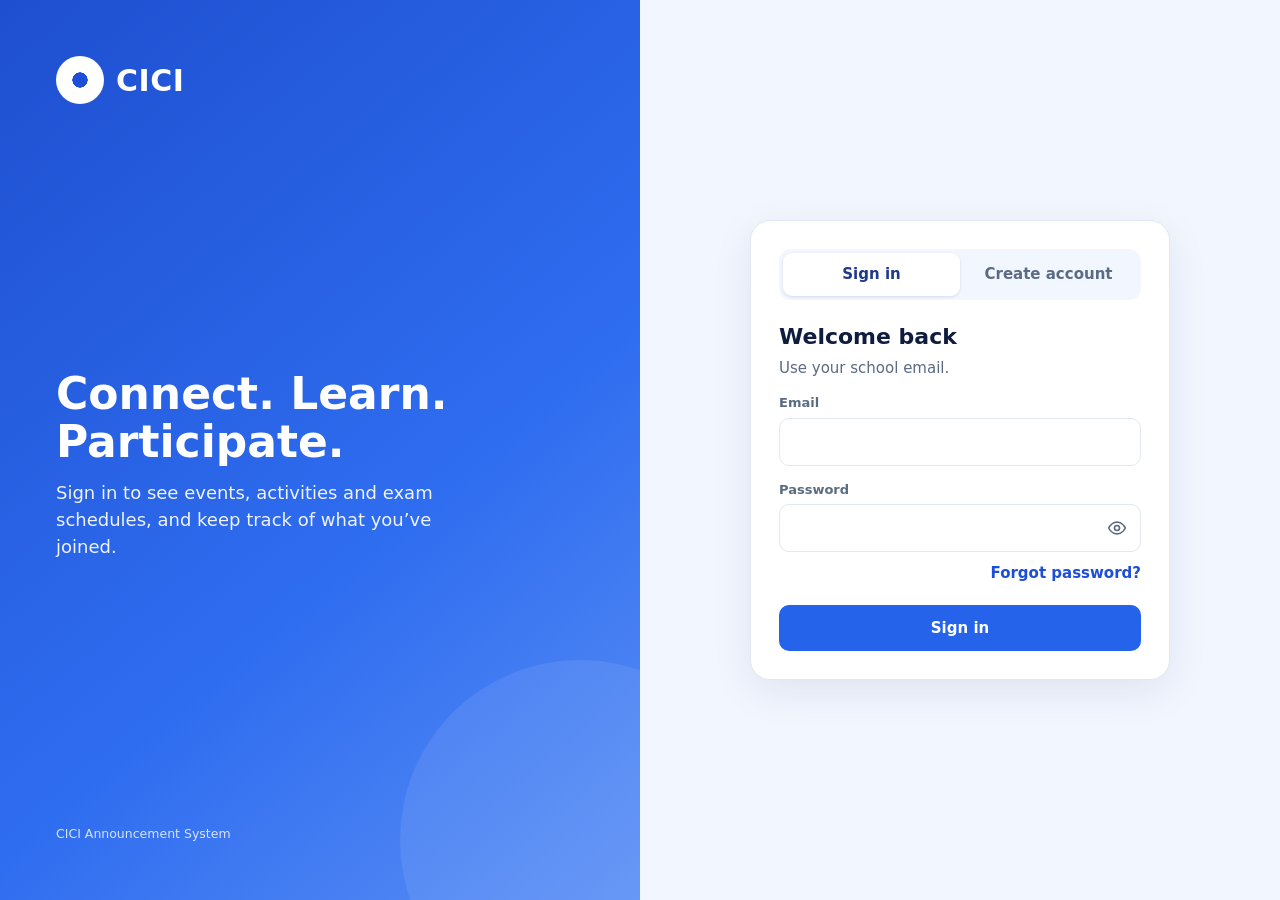
==== commit b2bee0b5: "Keep sign-in in sync across browser tabs Signing out in one tab sends every other tab to the sign-in" ====
--- a/public/admin.html
+++ b/public/admin.html
@@ -547,6 +547,11 @@
 
 /* ---------- sign-in gate: admins and faculty only ---------- */
 const me = await api.requireUser({ staff: true });
+// Follow sign-in changes made in other tabs: signed out → sign-in page; another account → reload.
+api.onSessionChange((uid) => {
+  if (!uid) location.replace('login.html?msg=signedout');
+  else if (uid !== me.id) location.reload();
+});
 let site = await loadSite();
 
 /* ---------- helpers ---------- */
--- a/public/css/mobile.css
+++ b/public/css/mobile.css
@@ -72,10 +72,6 @@
   .sec { flex-wrap: wrap; gap: 8px; }
   .sec .sort { max-width: none !important; }
 
-  /* details sheet: buttons in an even grid */
-  #detail .acts { display: grid !important; grid-template-columns: repeat(auto-fit, minmax(130px, 1fr)); gap: 8px !important; }
-  #detail .acts .sp { display: none; }
-  #detail .acts .btn { width: 100%; text-align: center; }
 
   /* ---------- pop-ups become bottom sheets ---------- */
   dialog {
@@ -165,5 +161,91 @@
   .qcard .go { width: 40px; height: 40px; }
 }
 
+/* ---------- phones: even buttons and tidier, more compact layouts ---------- */
+.foot-mobile { display: none; }
+@media (max-width: 1100px) {
+  /* the footer goes after the calendar, at the very end of the page */
+  .main > footer { display: none !important; }
+  .foot-mobile { display: flex; justify-content: space-between; gap: 6px 12px; flex-wrap: wrap; padding: 4px 20px 20px; color: var(--muted); font-size: 13px; }
+  .foot-mobile b { color: var(--blue); }
+}
+@media (hover: none) {
+  /* touch screens keep the hover colour after a tap; only the selected tab should look selected */
+  .nav button:not(.on):hover { background: none !important; }
+}
+@media (max-width: 760px) {
+  /* every pop-up's bottom buttons: one row, equal widths */
+  .dacts, dialog .acts { display: flex !important; flex-wrap: nowrap !important; gap: 8px !important; }
+  .dacts > .btn, .dacts > a.btn, dialog .acts > .btn, dialog .acts > a.btn {
+    flex: 1 1 0; min-width: 0; padding-left: 8px; padding-right: 8px; text-align: center; white-space: normal; line-height: 1.2;
+    display: inline-flex; align-items: center; justify-content: center;
+  }
+  .dacts .sp, dialog .acts .sp { display: none !important; }
+
+  /* student home: three quick links side by side */
+  .quick { grid-template-columns: repeat(3, minmax(0, 1fr)) !important; gap: 8px !important; }
+  .qcard { flex-direction: column; align-items: center; text-align: center; padding: 12px 6px !important; gap: 6px !important; }
+  .qcard .ico { width: 44px !important; height: 44px !important; font-size: 20px !important; }
+  .qcard b { font-size: 14px !important; }
+  .qcard small { font-size: 11px; line-height: 1.3; display: block; }
+  .qcard .go { display: none !important; }
+
+  /* section header: title, then sort menu and "See all" on one even line */
+  .sec { flex-wrap: wrap; gap: 8px !important; }
+  .sec h3 { flex: 1 1 100%; }
+  .secR { flex: 1 1 100%; display: flex; gap: 8px; align-items: center; }
+  .secR .sort { flex: 1 1 auto; }
+  /* filter chips: an even 3 × 2 grid */
+  .chips { display: grid !important; grid-template-columns: repeat(3, minmax(0, 1fr)); gap: 8px !important; }
+  .chips button { width: 100%; padding-left: 6px !important; padding-right: 6px !important; text-align: center; }
+
+  /* cards: shorter colour strip when there's no photo; two equal buttons */
+  div.img { height: 64px !important; }
+  img.img { height: 170px !important; }
+  .card .foot { display: grid !important; grid-template-columns: 1fr 1fr; gap: 8px; }
+  .card .foot > * { width: 100%; justify-content: center; text-align: center; }
+  .card .foot .linkbtn { border: 1px solid var(--border); border-radius: 10px; min-height: 40px; background: #fff; display: inline-flex; align-items: center; font-size: 14px; }
+
+  /* the Me menu sits above the tab bar, full width, like the notifications */
+  #profileMenu { position: fixed !important; left: 12px !important; right: 12px !important; top: auto !important; bottom: calc(80px + env(safe-area-inset-bottom)) !important; width: auto !important; z-index: 45; }
+
+  /* admin dashboard: stats in a 2 × 2 grid */
+  .stats { grid-template-columns: repeat(2, minmax(0, 1fr)) !important; gap: 10px !important; }
+  .stat { padding: 12px 14px !important; }
+  .stat b { font-size: 24px !important; }
+  .stat small { font-size: 12px; }
+
+  /* admin announcement cards: title, one info line, then evenly spread actions */
+  #rows tr { display: flex !important; flex-wrap: wrap; align-items: center; gap: 8px; padding: 12px !important; }
+  #rows td { padding: 0 !important; width: auto !important; }
+  #rows td::before { display: none !important; }
+  #rows td.cb { flex: 0 0 26px; grid-row: auto !important; align-self: flex-start; padding-top: 2px !important; }
+  #rows td[data-l="Title"] { flex: 1 1 calc(100% - 40px); min-width: 0; }
+  #rows td[data-l="Type"] { margin-left: 34px; }
+  #rows td[data-l="Date"] { font-size: 13px; color: var(--muted); }
+  #rows td[data-l="Sign-ups"] { margin-left: auto; }
+  #rows td:last-child { flex: 1 1 100%; margin-top: 2px; }
+  #rows td:last-child .acts { display: grid !important; grid-template-columns: repeat(5, minmax(0, 1fr)); gap: 6px; }
+  #rows .acts .iconbtn { width: 100% !important; }
+  #rows .viewonly { grid-column: 1 / -1; text-align: center; padding: 8px 0; }
+
+  /* admin user cards: name and email, then year, role and status on one line, then even actions */
+  #urows tr { display: flex !important; flex-wrap: wrap; align-items: center; gap: 6px 8px; padding: 12px !important; }
+  #urows td { padding: 0 !important; width: auto !important; grid-column: auto !important; }
+  #urows td::before { display: none !important; }
+  #urows td[data-l="Name"] { flex: 1 1 100%; }
+  #urows td[data-l="Email"] { flex: 1 1 100%; margin: -6px 0 0 44px; font-size: 13px; color: var(--muted); }
+  #urows td[data-l="Year level"] { margin-left: 44px; font-size: 13px; font-weight: 600; }
+  #urows td:last-child { flex: 1 1 100%; margin-top: 4px; }
+  #urows td:last-child .acts { display: grid !important; grid-template-columns: repeat(4, minmax(0, 1fr)); gap: 6px; }
+  #urows .acts .iconbtn { width: 100% !important; }
+
+  /* site content: header on two lines, even colour grid, Save on its own row */
+  #siteEditor h2 { flex-direction: column; align-items: flex-start !important; gap: 2px !important; }
+  #swatches { display: grid !important; grid-template-columns: repeat(4, 40px); gap: 10px; }
+  #siteForm .dacts { display: grid !important; grid-template-columns: 1fr 1fr; }
+  #siteForm .dacts #siteSave { grid-column: 1 / -1; order: -1; }
+}
+
 @keyframes sheet-up { from { transform: translateY(100%); } to { transform: none; } }
 @media (prefers-reduced-motion: reduce) { dialog[open] { animation: none; } }
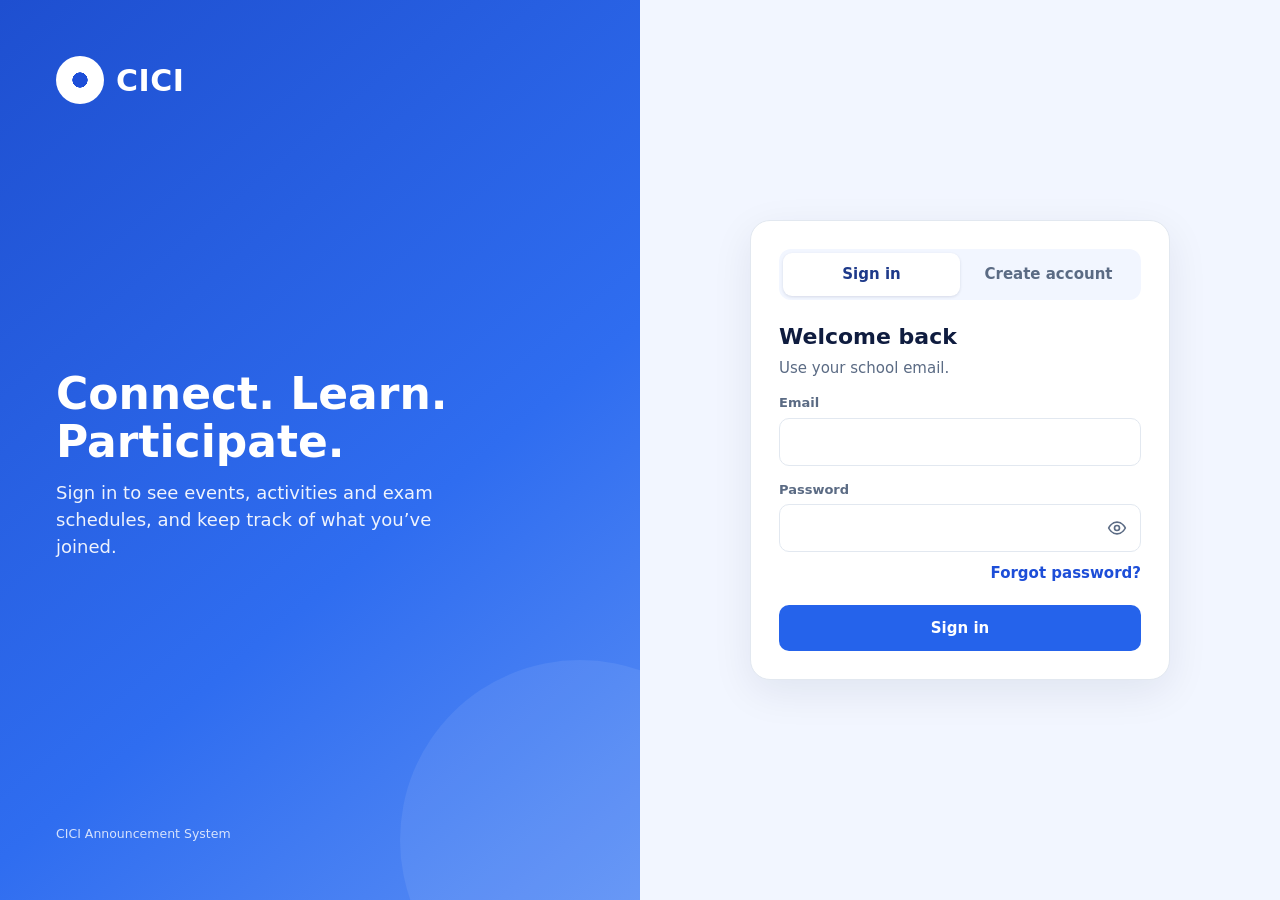
==== commit 6d021fc2: "Apply the saved site colour before the page is drawn A small script in <head> applies the colour, na" ====
--- a/public/admin.html
+++ b/public/admin.html
@@ -265,6 +265,7 @@
 </style>
 <link rel="stylesheet" href="css/mobile.css">
 <script src="config.js"></script>
+<script src="js/theme-early.js"></script>
 </head>
 <body>
 <div class="app">
@@ -543,7 +544,7 @@
 <script type="module">
 import { api, isAdmin, roleLabel, initials, canManageType, audienceLabel, YEARS, ROLES } from './js/data.js';
 import { openLightbox } from './js/lightbox.js';
-import { loadSite, applySite, cleanSite, contrastWithWhite, DEFAULT_SITE, COLOR_PRESETS, SLIDE_TARGETS, LIMITS } from './js/site.js';
+import { loadSite, applySite, cleanSite, contrastWithWhite, rememberSite, DEFAULT_SITE, COLOR_PRESETS, SLIDE_TARGETS, LIMITS } from './js/site.js';
 
 /* ---------- sign-in gate: admins and faculty only ---------- */
 const me = await api.requireUser({ staff: true });
@@ -896,7 +897,7 @@
   await api.saveSiteContent(next);
   if (oldLogo && oldLogo !== next.logo) await api.deleteImage(oldLogo);
   site = next; applySite(site);
-  try { localStorage.setItem('cici.siteCache', JSON.stringify(site)); } catch {}
+  rememberSite(site);
   api.log(message); toast(message); fillSiteForm();
 }
 siteForm.addEventListener('submit', async (e) => {
